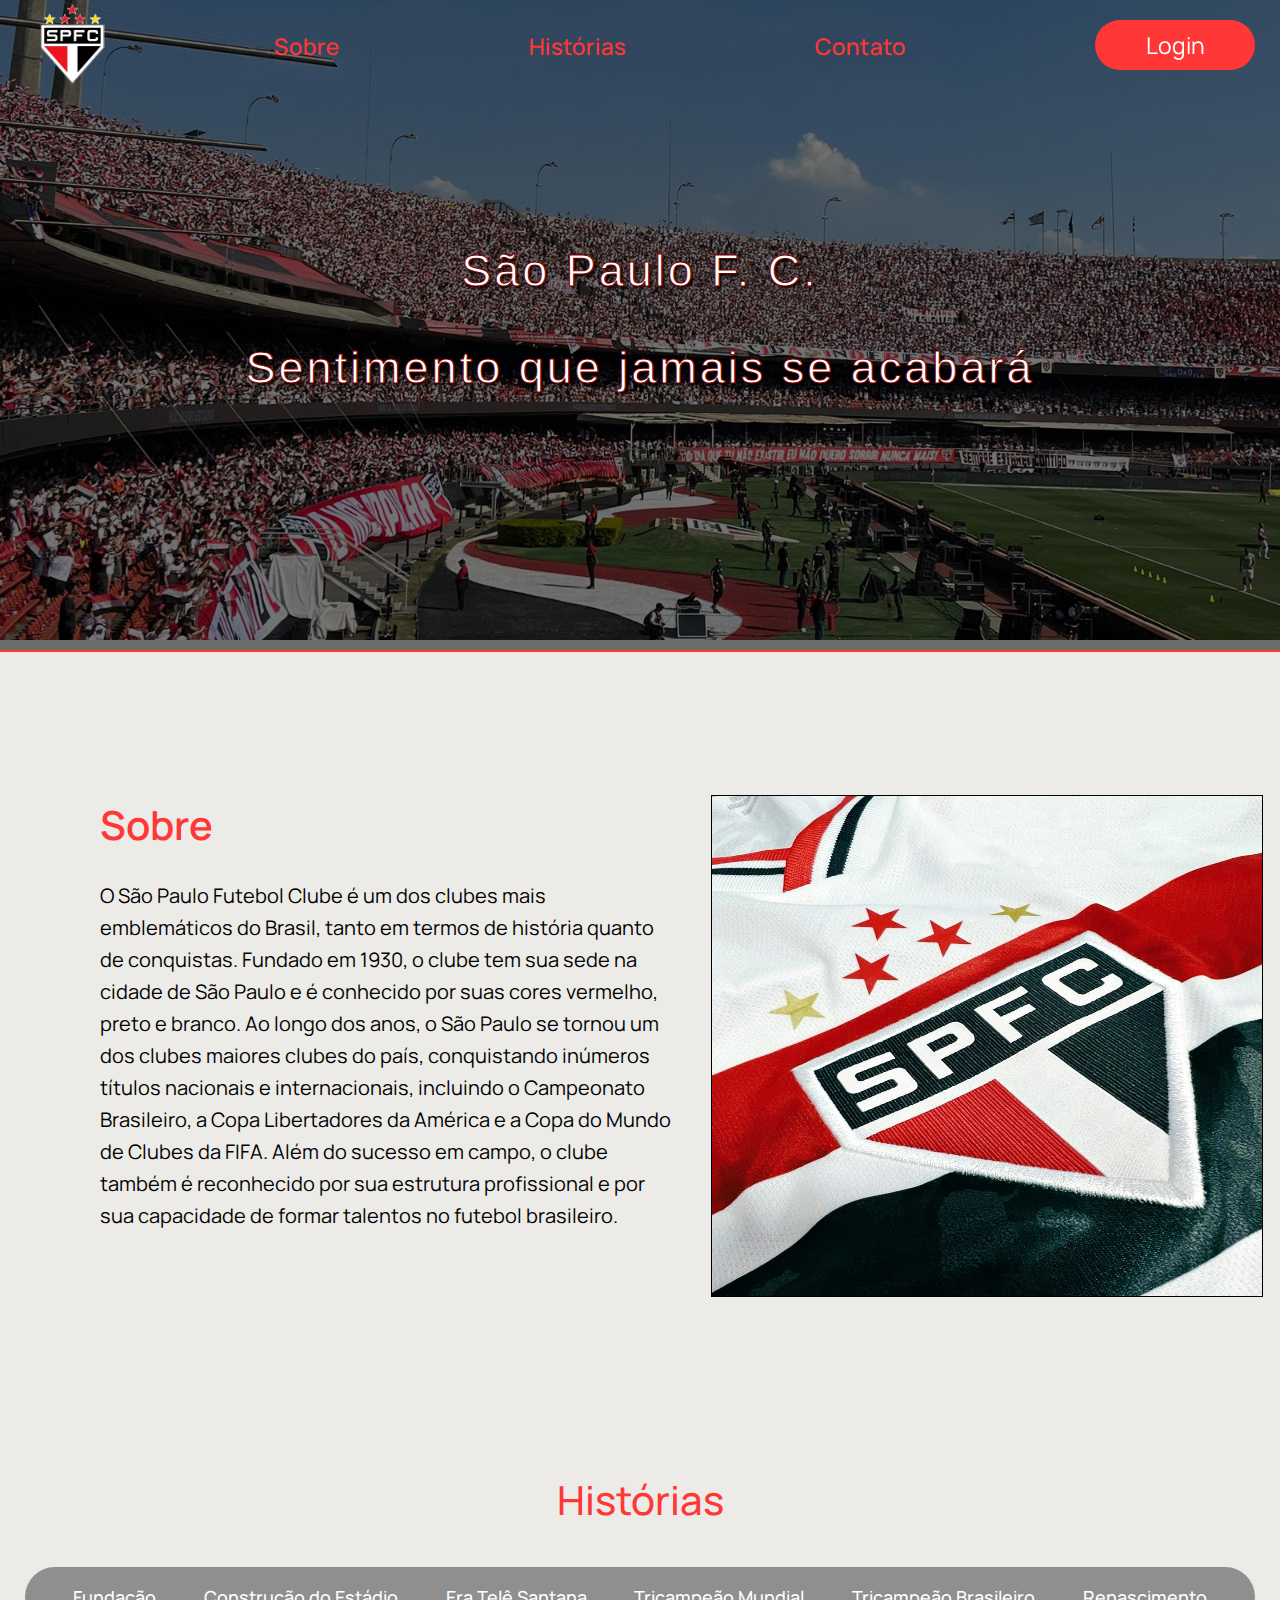
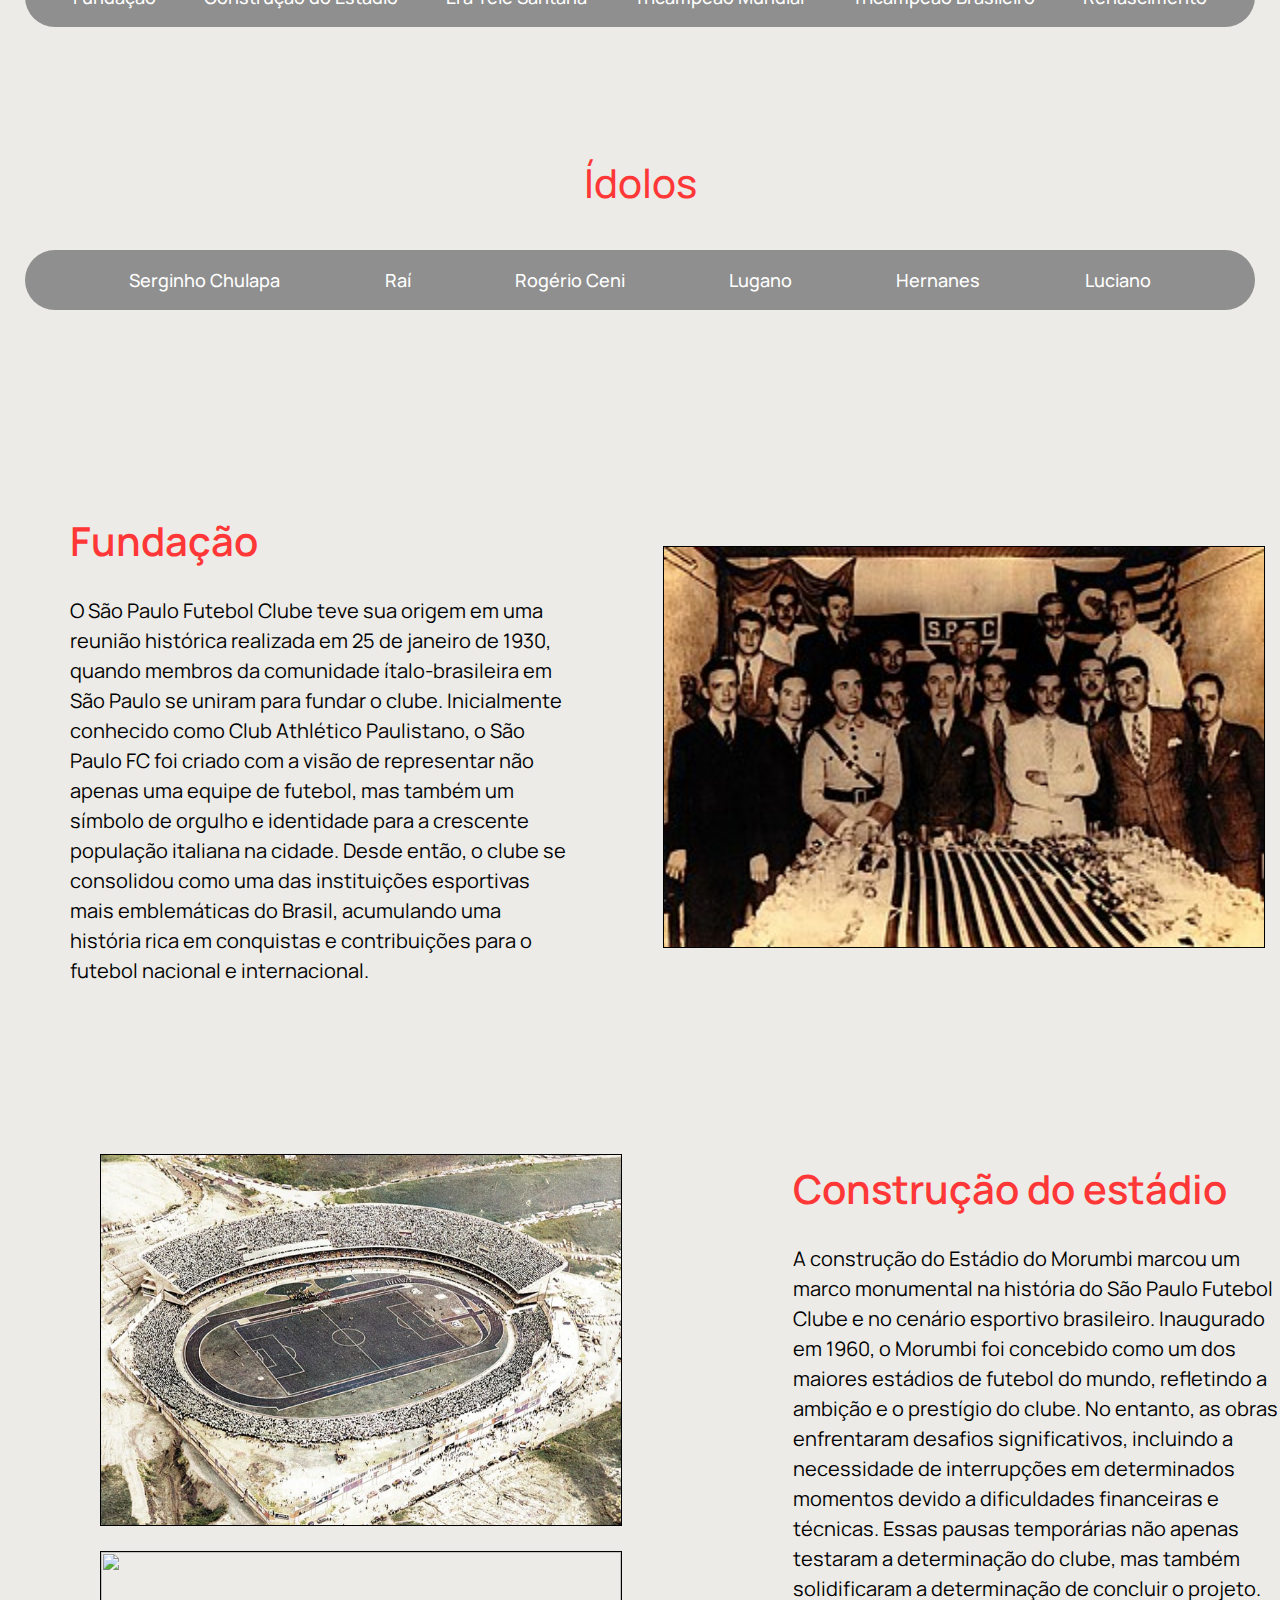
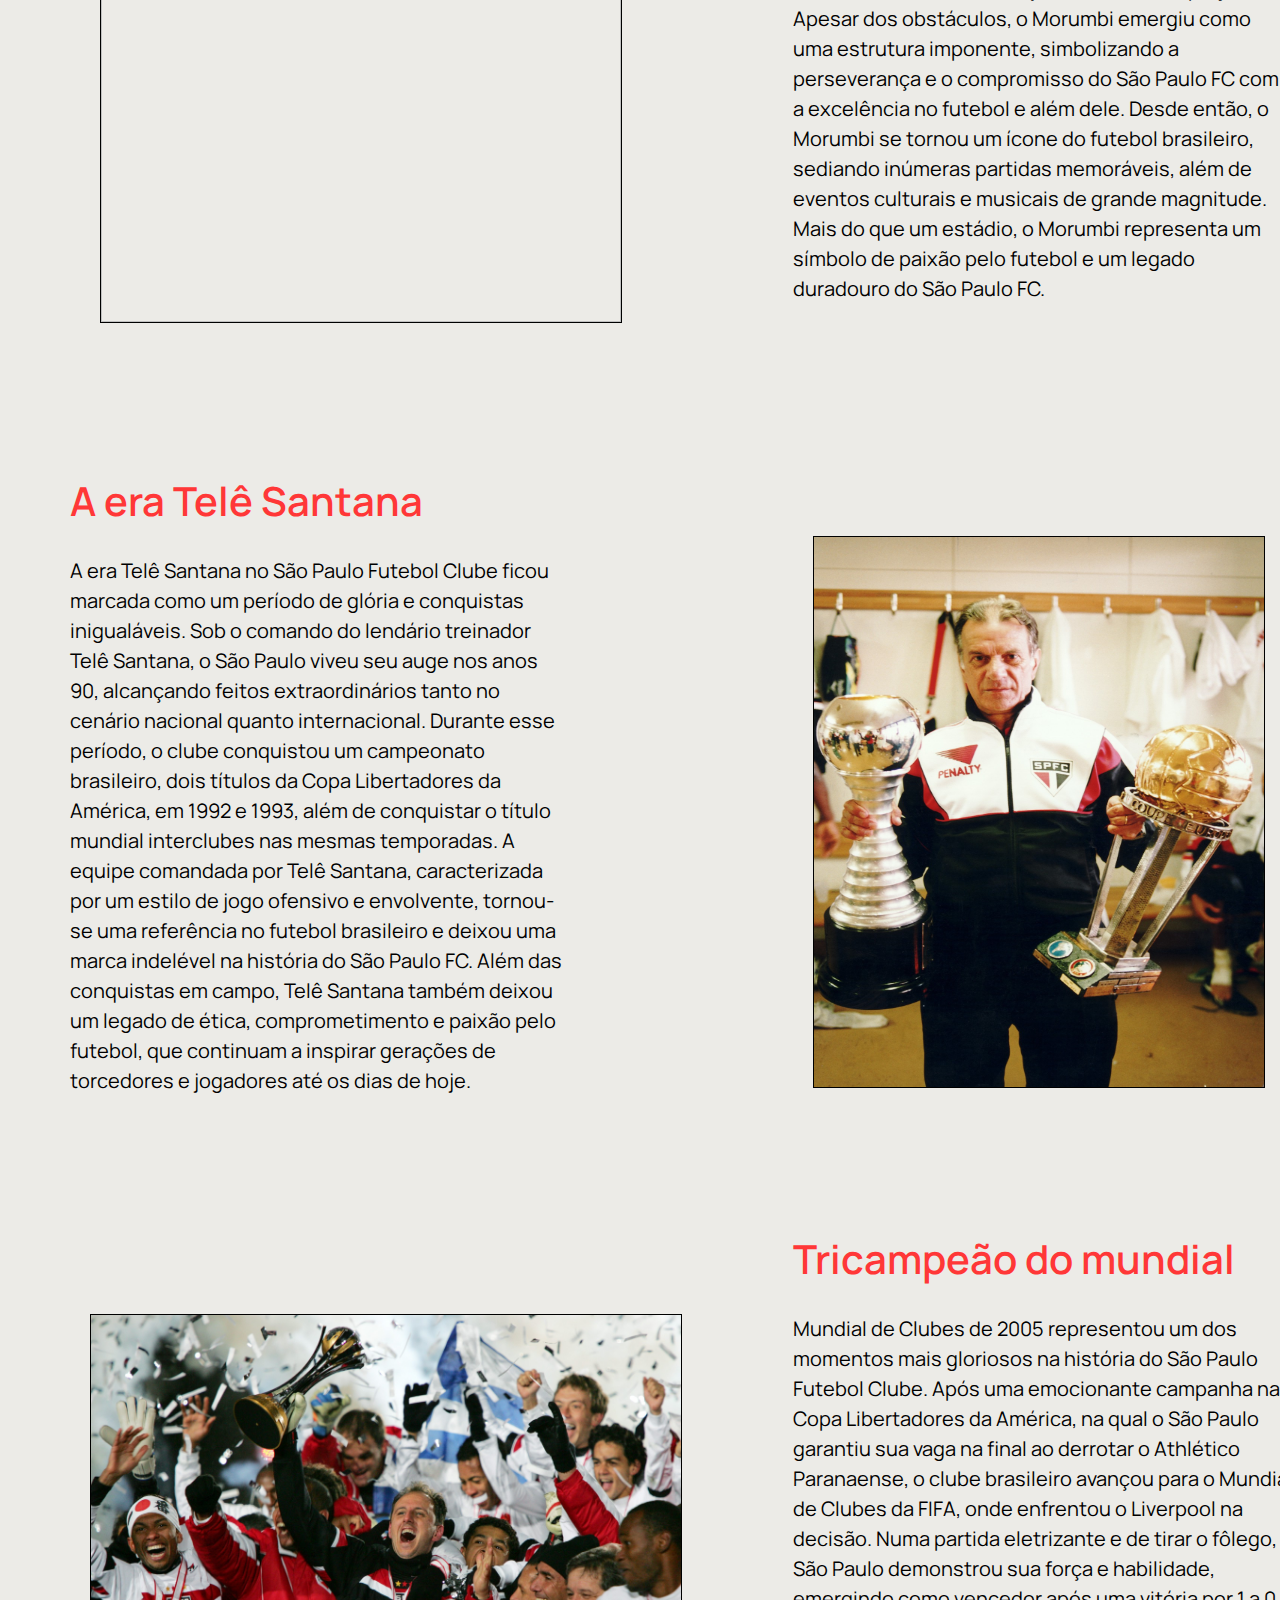
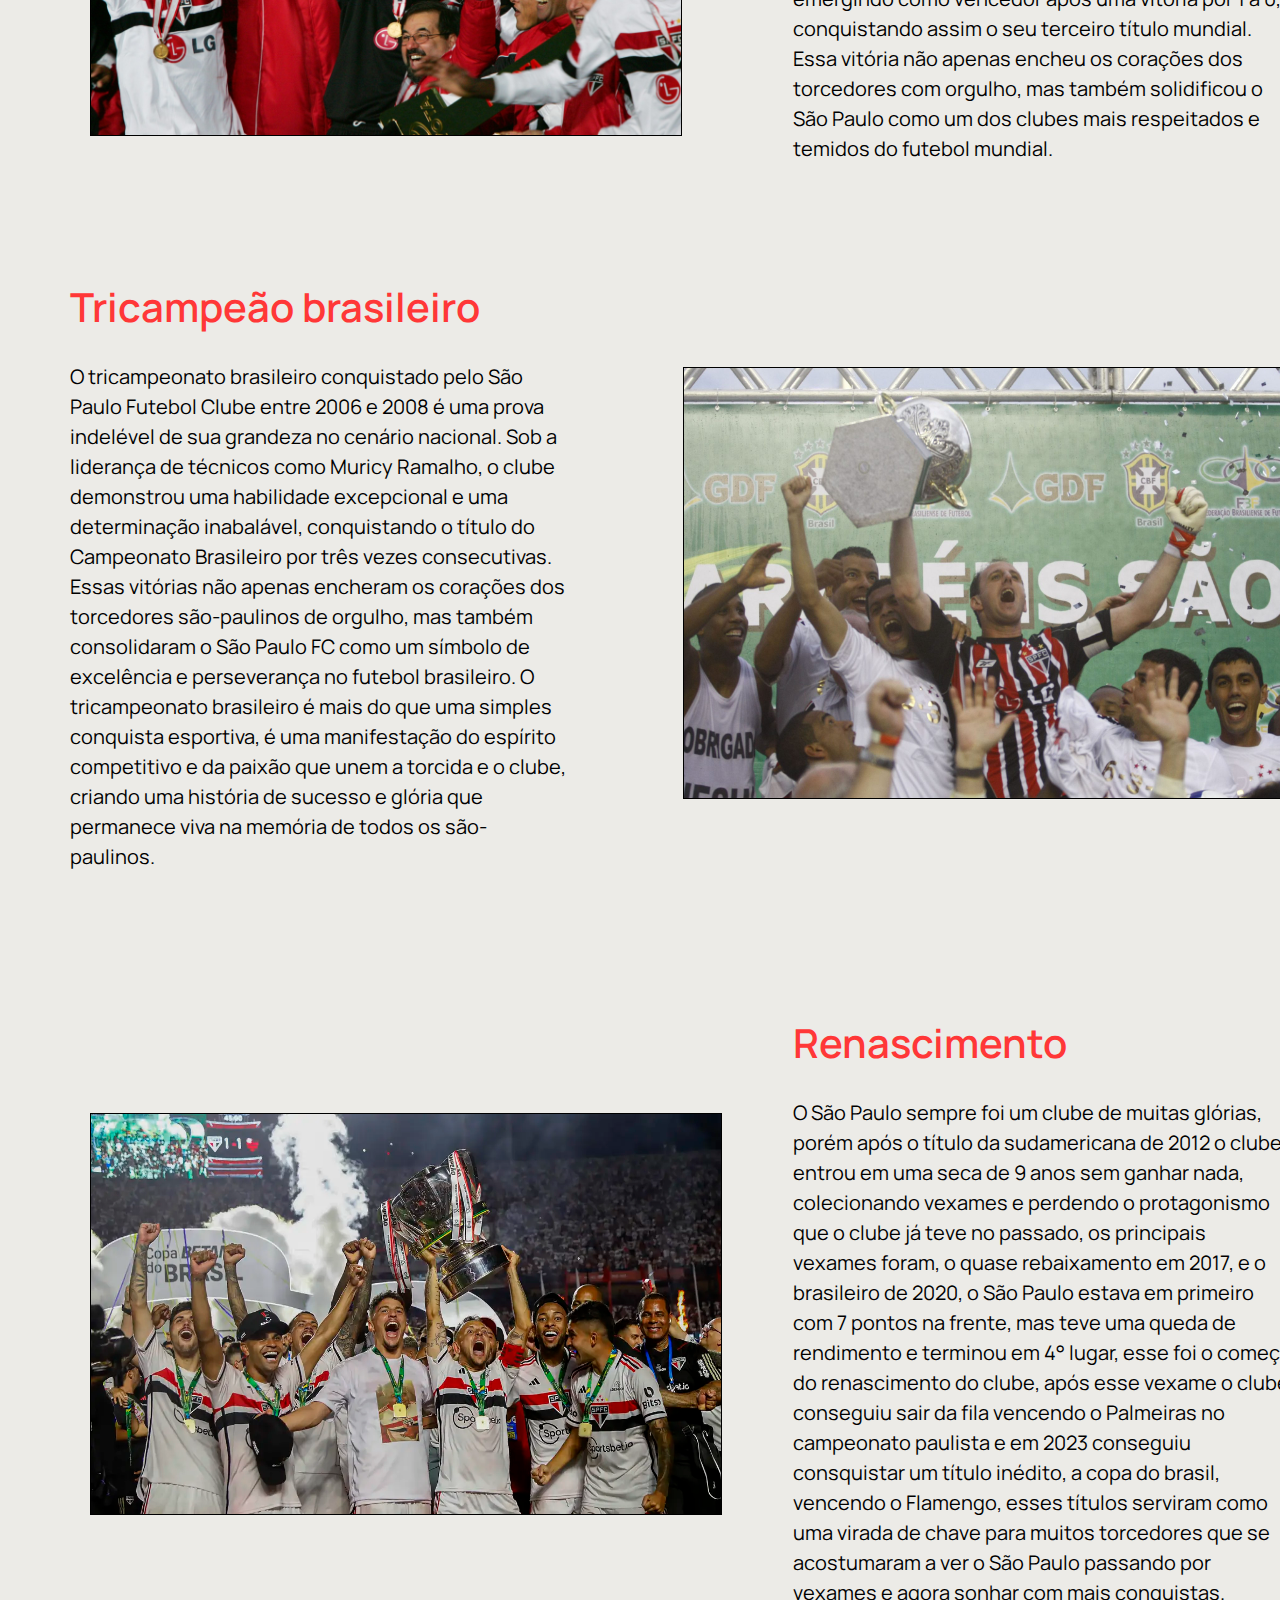
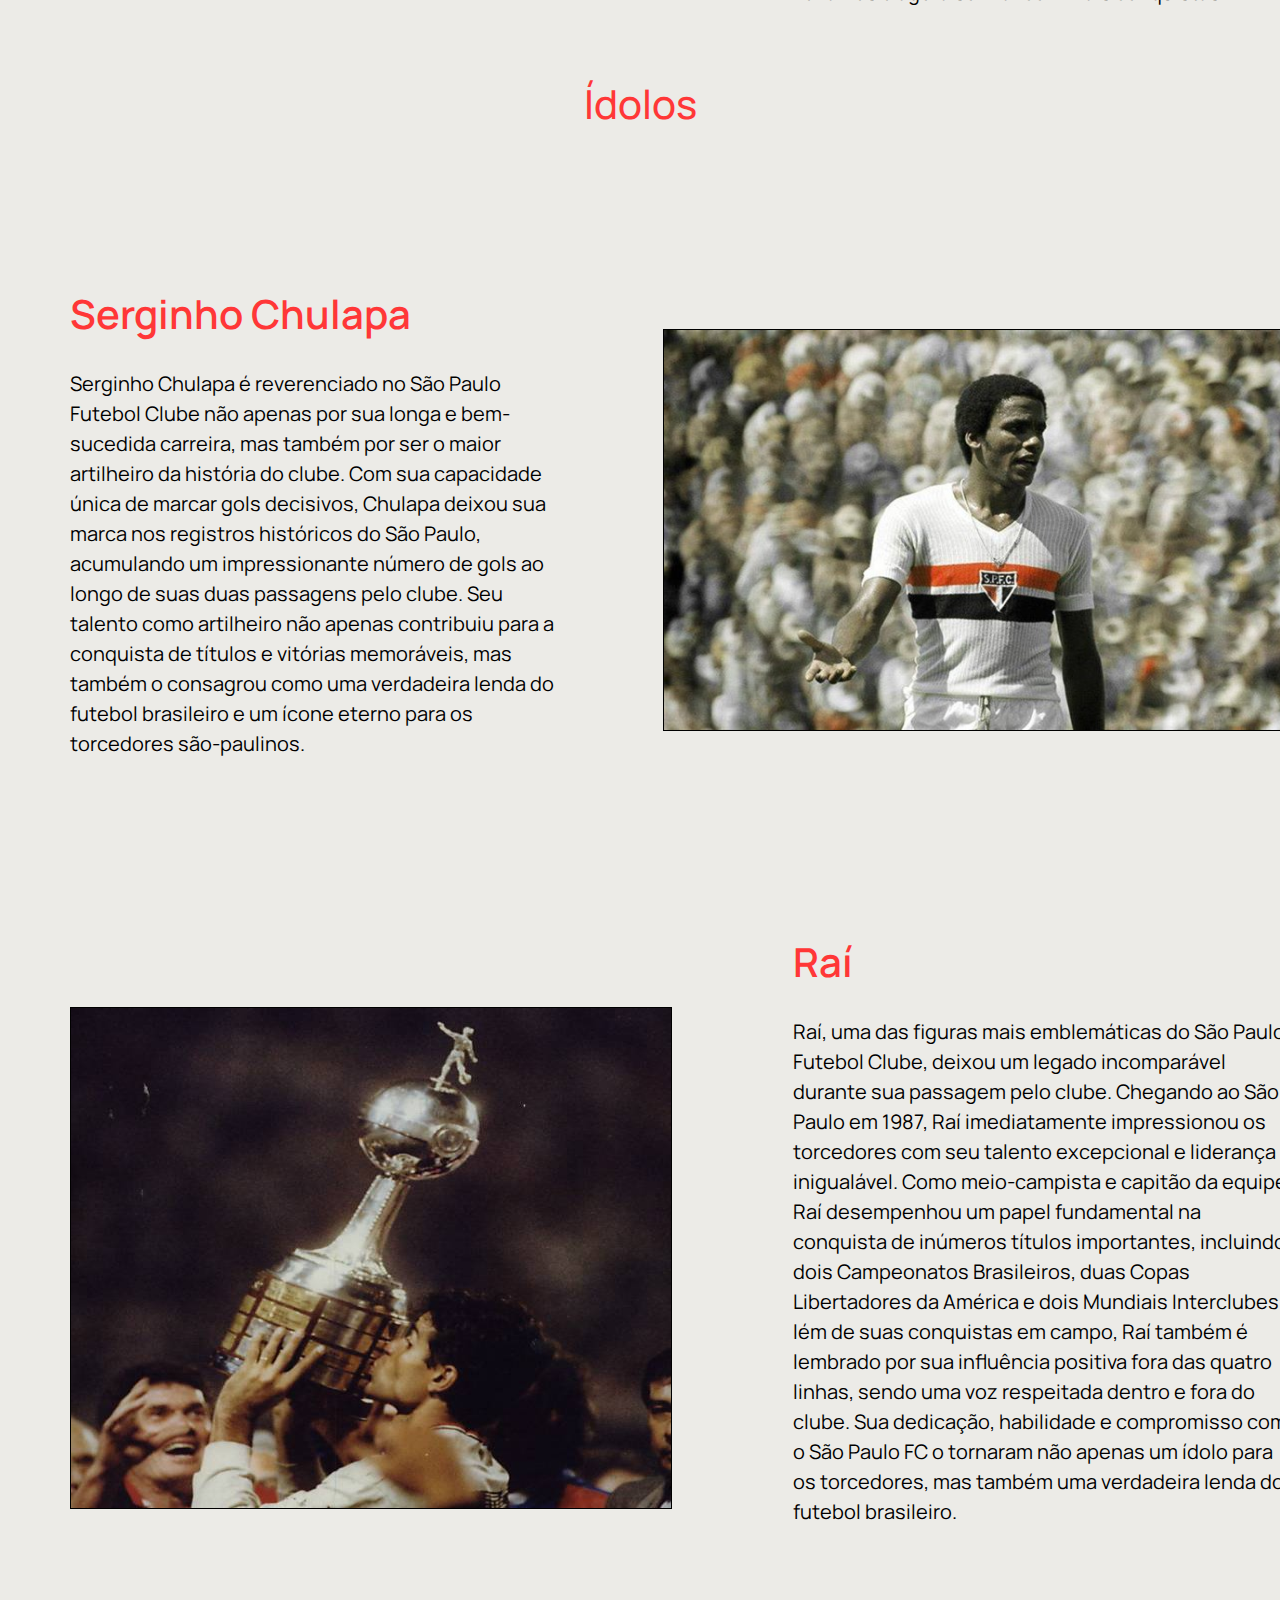
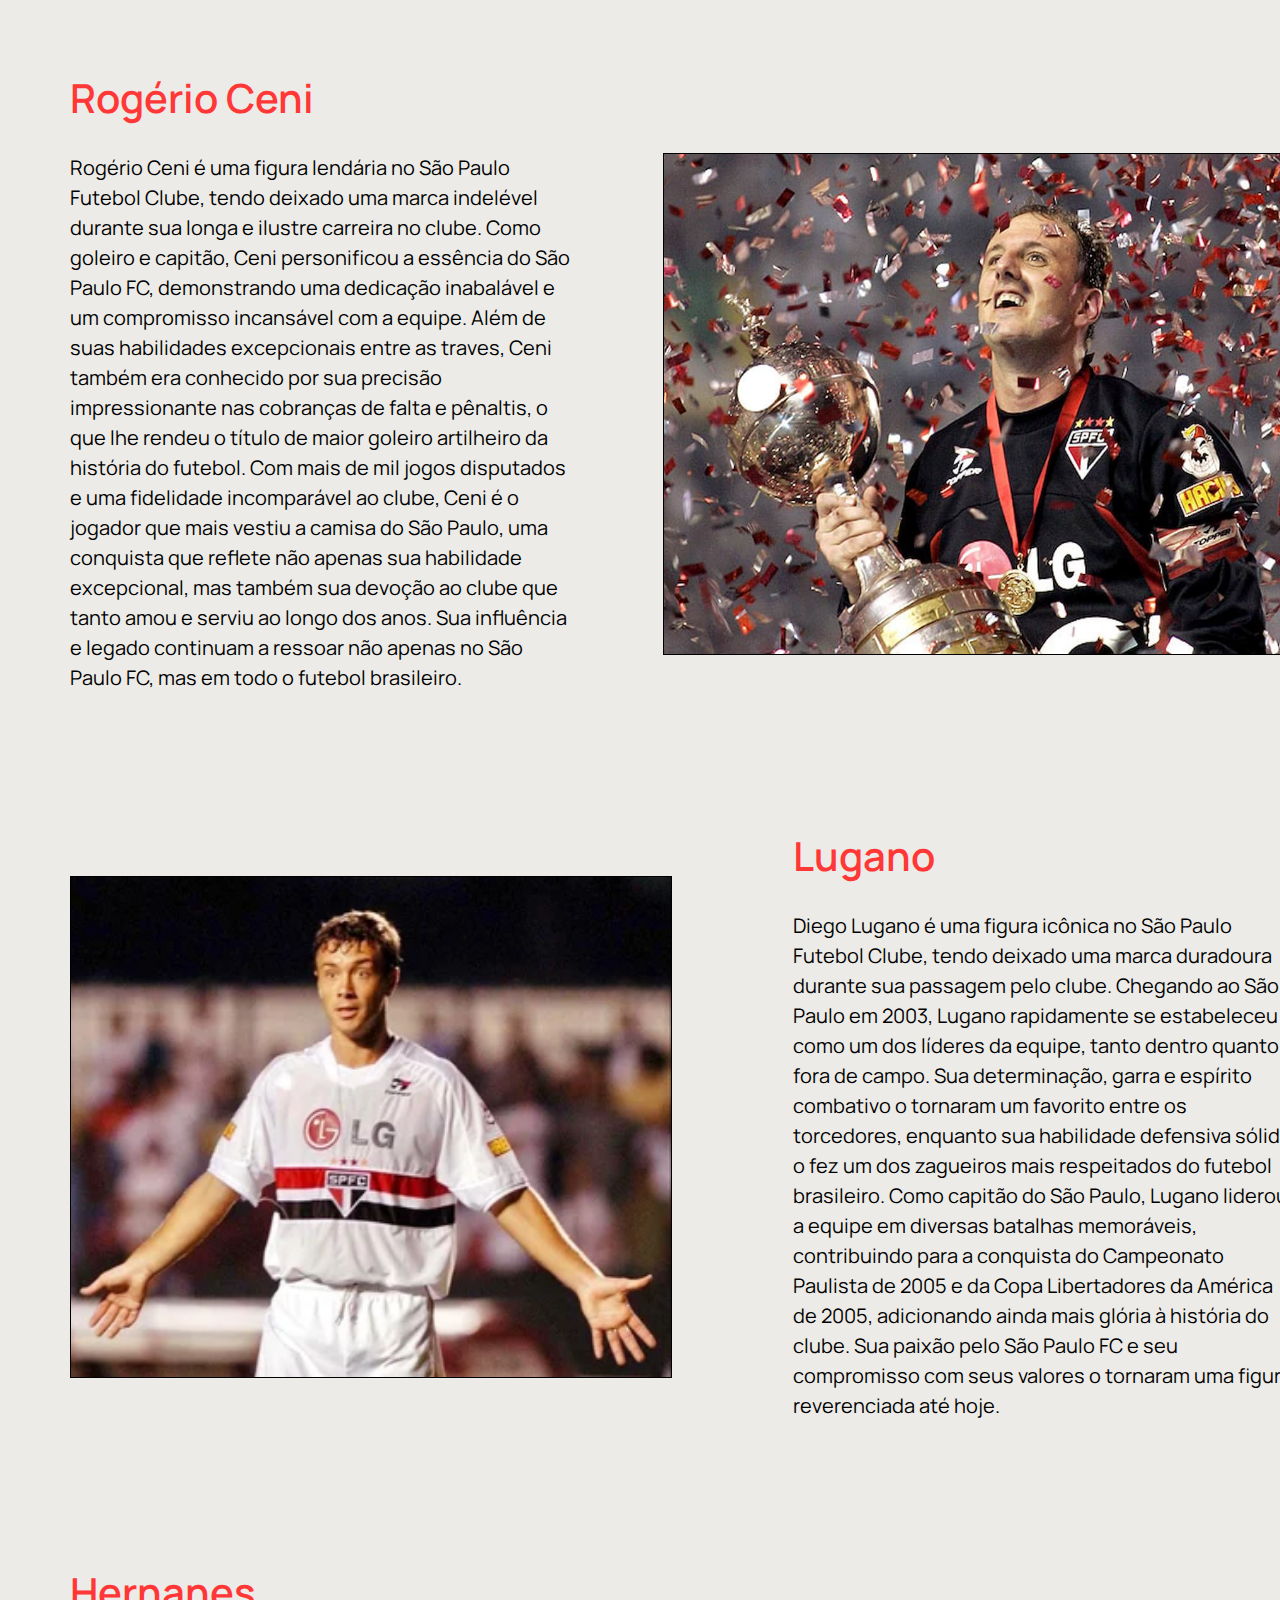
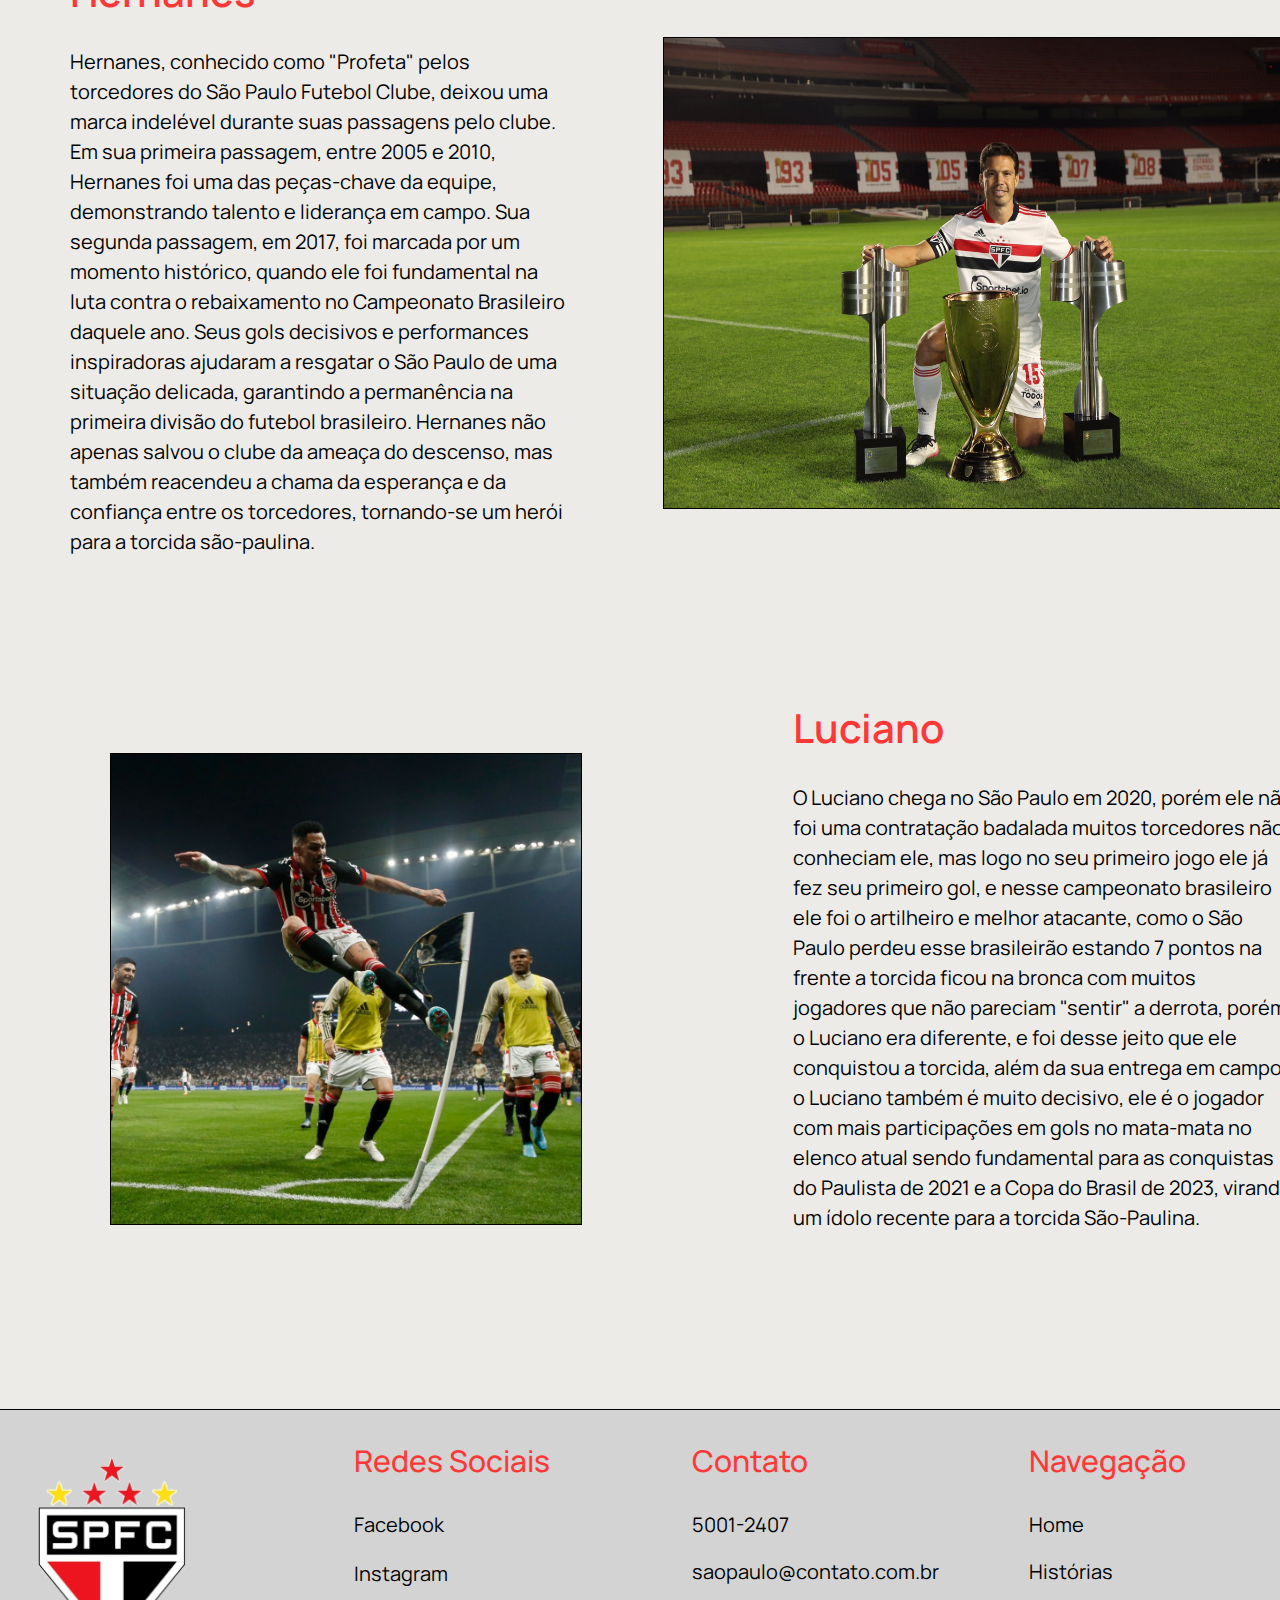
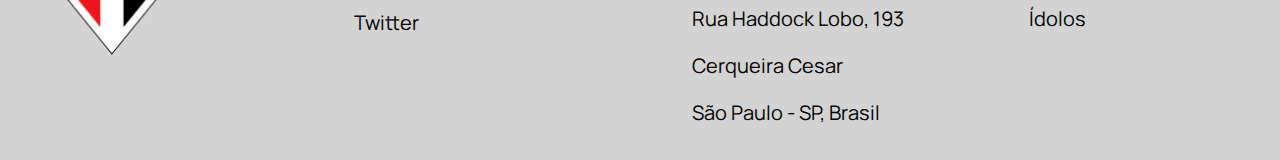
==== Site/Public/index.html @ 80539727 "Validações de cadastro e login" ====
<!DOCTYPE html>
<html lang="en">

<head>
    <meta charset="UTF-8">
    <meta name="viewport" content="width=device-width, initial-scale=1.0">
    <title>São Paulo | Página Inicial</title>
    <link rel="stylesheet" href="./css/style.css">
    <link href="https://fonts.googleapis.com/css2?family=Manrope:wght@200..800&display=swap" rel="stylesheet">
    <link href="https://fonts.cdnfonts.com/css/shine-more" rel="stylesheet">
    <link rel="icon" sizes="56X56" href="./Assets/Imgs/iconSPFC.png">
</head>

<body>
    <div class="banner">
        <div class="bannerTextoContainer">
            <p class="bannerTexto">São Paulo F. C.</p>

            <p class="bannerTexto">Sentimento que jamais se acabará</p>
        </div>
    </div>
    <header>
        <div class="header" id="header">
            <span class="imagemIndex">
                <img src="Assets/Imgs/São_Paulo_Futebol_Clube.png" class="imagemIndex" onclick="scrollToSection(0)">
            </span>
            <div class="navBar">
                <a href="#home" class="linkHome" onclick="scrollToSection(679)">
                    <span class="home" id="home">Sobre</span>
                </a>
                <a href="#historias" class="linkHistorias" onclick="scrollToSection(714)">
                    <span class="historias" id="historias">Histórias</span>
                </a>
                <a href="#footer" class="linkContato" onclick="scrollToSection(10101)">
                    <span class="contato" id="contato">Contato</span>
                </a>
            </div>
            <a href="cadastro.html" class="loginIndex">
                <button class="btnLoginIndex">
                    Login
                </button>
            </a>
        </div>
    </header>
    <br><br><br><br>
    <div class="sobre" id="home">
        <div class="textoInformativo">
            <p class="tituloTexto">Sobre</p>
            <p class="texto">
                O São Paulo Futebol Clube é um dos clubes mais emblemáticos do Brasil,
                tanto em termos de história quanto de conquistas. Fundado em 1930,
                o clube tem sua sede na cidade de São Paulo e é conhecido por suas cores vermelho, preto e branco.
                Ao longo dos anos, o São Paulo se tornou um dos clubes maiores clubes do país,
                conquistando inúmeros títulos nacionais e internacionais, incluindo o Campeonato Brasileiro, a Copa
                Libertadores da América e a Copa do Mundo de Clubes da FIFA.
                Além do sucesso em campo, o clube também é reconhecido por sua estrutura profissional e por sua
                capacidade de formar talentos no futebol brasileiro.
            </p>
        </div>
        <div>
            <img src="Assets/Imgs/sobre.jpg" class="imagemSobre">
        </div>
    </div>
    <br><br><br><br><br><br>
    <div class="containerHistorias" id="historias">
        <p class="tituloNavbar">Histórias</p>
        <div class="navBarHistorias">
            <a href="#fundacao" class="navBarHistoriasTexto" onclick="scrollToSection(1370)">
                <p>Fundação</p>
            </a>
            <a href="#construcaoEstadio" class="navBarHistoriasTexto" onclick="scrollToSection(1982)">
                <p>Construção do Estádio</p>
            </a>
            <a href="#teleSantana" class="navBarHistoriasTexto" onclick="scrollToSection(2933)">
                <p>Era Telê Santana</p>
            </a>
            <a href="#triMundial" class="navBarHistoriasTexto" onclick="scrollToSection(3695)">
                <p>Tricampeão Mundial</p>
            </a>
            <a href="#triBrasileiro" class="navBarHistoriasTexto" onclick="scrollToSection(4342)">
                <p>Tricampeão Brasileiro</p>
            </a>
            <a href="#renascimento" class="navBarHistoriasTexto" onclick="scrollToSection(5066)">
                <p>Renascimento</p>
            </a>
        </div>
        <br><br><br><br>
        <p class="tituloNavbar">Ídolos</p>
        <div class="navBarIdolos"> 
            <a href="#chulapa" class="navBarHistoriasTexto" onclick="scrollToSection(5922)">
                <p>Serginho Chulapa</p>
            </a>
            <a href="#rai" class="navBarHistoriasTexto" onclick="scrollToSection(6570)">
                <p>Raí</p>
            </a>
            <a href="#rogerioCeni" class="navBarHistoriasTexto" onclick="scrollToSection(7304)">
                <p>Rogério Ceni</p>
            </a>
            <a href="#lugano" class="navBarHistoriasTexto" onclick="scrollToSection(8055)">
                <p>Lugano</p>
            </a>
            <a href="#hernanes" class="navBarHistoriasTexto" onclick="scrollToSection(8779)">
                <p>Hernanes</p>
            </a>
            <a href="#luciano" class="navBarHistoriasTexto" onclick="scrollToSection(9541)">
                <p>Luciano</p>
            </a>
        </div>
        <br><br><br><br><br><br><br><br>
        <div class="historiasSP" id="fundacao">
            <div class="textoHistorias">
                <p class="tituloHistorias">Fundação</p>
                <p>
                    O São Paulo Futebol Clube teve sua origem em uma reunião histórica realizada em 25 de janeiro de
                    1930,
                    quando membros da comunidade ítalo-brasileira em São Paulo se uniram para fundar o clube.
                    Inicialmente conhecido como Club Athlético Paulistano,
                    o São Paulo FC foi criado com a visão de representar não apenas uma equipe de futebol,
                    mas também um símbolo de orgulho e identidade para a crescente população italiana na cidade.
                    Desde então, o clube se consolidou como uma das instituições esportivas mais emblemáticas do Brasil,
                    acumulando uma história rica em conquistas e contribuições para o futebol nacional e internacional.
                </p>
            </div>
            <div class="imagemHistorias">
                <img src="Assets/Imgs/fundacao.jpg" class="imagemFundacao">
            </div>
        </div>
        <br><br><br><br>
        <div class="historiasSP" id="construcaoEstadio">
            <div class="imagemHistorias">
                <img src="Assets/Imgs/morumbi.jpg" class="imagemConstrucao">
                <img src="Assets/Imgs/Estádio_do_Morumbi.jpg" class="imagemConstrucao">
            </div>
            <div class="textoHistorias">
                <p class="tituloHistorias">Construção do estádio</p>
                <p>
                    A construção do Estádio do Morumbi marcou um marco monumental na história do São Paulo Futebol Clube
                    e no cenário esportivo brasileiro.
                    Inaugurado em 1960, o Morumbi foi concebido como um dos maiores estádios de futebol do mundo,
                    refletindo a ambição e o prestígio do clube. No entanto, as obras enfrentaram desafios
                    significativos,
                    incluindo a necessidade de interrupções em determinados momentos devido a dificuldades financeiras e
                    técnicas.
                    Essas pausas temporárias não apenas testaram a determinação do clube,
                    mas também solidificaram a determinação de concluir o projeto. Apesar dos obstáculos,
                    o Morumbi emergiu como uma estrutura imponente, simbolizando a perseverança e o compromisso do São
                    Paulo FC com a excelência no futebol e além dele.
                    Desde então, o Morumbi se tornou um ícone do futebol brasileiro, sediando inúmeras partidas
                    memoráveis,
                    além de eventos culturais e musicais de grande magnitude. Mais do que um estádio,
                    o Morumbi representa um símbolo de paixão pelo futebol e um legado duradouro do São Paulo FC.</p>
            </div>
        </div>
        <br><br><br><br><br><br><br><br><br><br><br><br><br><br><br><br>
        <div class="historiasSP" id="teleSantana">
            <div class="textoHistorias">
                <p class="tituloHistorias">A era Telê Santana</p>
                <p>
                    A era Telê Santana no São Paulo Futebol Clube ficou marcada como um período de glória e conquistas
                    inigualáveis.
                    Sob o comando do lendário treinador Telê Santana, o São Paulo viveu seu auge nos anos 90,
                    alcançando feitos extraordinários tanto no cenário nacional quanto internacional. Durante esse
                    período,
                    o clube conquistou um campeonato brasileiro, dois títulos da Copa Libertadores da América, em 1992 e
                    1993,
                    além de conquistar o título mundial interclubes nas mesmas temporadas. A equipe comandada por Telê
                    Santana,
                    caracterizada por um estilo de jogo ofensivo e envolvente, tornou-se uma referência no futebol
                    brasileiro e deixou uma marca indelével na história do São Paulo FC.
                    Além das conquistas em campo, Telê Santana também deixou um legado de ética, comprometimento e
                    paixão pelo futebol,
                    que continuam a inspirar gerações de torcedores e jogadores até os dias de hoje.</p>
            </div>
            <div class="imagemHistorias">
                <img src="Assets/Imgs/teleSantana.jpg" class="imagemTeleSantana">
            </div>
        </div>
        <br><br><br><br><br><br><br><br><br>
        <div class="historiasSP" id="triMundial">
            <div class="imagemHistorias">
                <img src="Assets/Imgs/mundial.jpg" class="imagemMundial">
            </div>
            <div class="textoHistorias">
                <p class="tituloHistorias">Tricampeão do mundial</p>
                <p>
                    Mundial de Clubes de 2005 representou um dos momentos mais gloriosos na história do São Paulo
                    Futebol Clube.
                    Após uma emocionante campanha na Copa Libertadores da América,
                    na qual o São Paulo garantiu sua vaga na final ao derrotar o Athlético Paranaense,
                    o clube brasileiro avançou para o Mundial de Clubes da FIFA, onde enfrentou o Liverpool na decisão.
                    Numa partida eletrizante e de tirar o fôlego, o São Paulo demonstrou sua força e habilidade,
                    emergindo como vencedor após uma vitória por 1 a 0, conquistando assim o seu terceiro título
                    mundial.
                    Essa vitória não apenas encheu os corações dos torcedores com orgulho,
                    mas também solidificou o São Paulo como um dos clubes mais respeitados e temidos do futebol mundial.
                </p>
            </div>
        </div>
        <br><br><br><br>
        <div class="historiasSP" id="triBrasileiro">
            <div class="textoHistorias">
                <p class="tituloHistorias">Tricampeão brasileiro</p>
                <p>
                    O tricampeonato brasileiro conquistado pelo São Paulo Futebol Clube entre 2006 e 2008 é uma prova
                    indelével de sua grandeza no cenário nacional.
                    Sob a liderança de técnicos como Muricy Ramalho, o clube demonstrou uma habilidade excepcional e uma
                    determinação inabalável,
                    conquistando o título do Campeonato Brasileiro por três vezes consecutivas.
                    Essas vitórias não apenas encheram os corações dos torcedores são-paulinos de orgulho,
                    mas também consolidaram o São Paulo FC como um símbolo de excelência e perseverança no futebol
                    brasileiro.
                    O tricampeonato brasileiro é mais do que uma simples conquista esportiva,
                    é uma manifestação do espírito competitivo e da paixão que unem a torcida e o clube,
                    criando uma história de sucesso e glória que permanece viva na memória de todos os são-paulinos.</p>
            </div>
            <div class="imagemHistorias">
                <img src="Assets/Imgs/Tri.jpg" class="imagemTriBR">
            </div>
        </div>
        <br><br><br><br> <br><br><br><br>
        <div class="historiasSP" id="renascimento">
            <div class="imagemHistorias">
                <img src="Assets/Imgs/cdb.webp" class="imagemRenascimento">
            </div>
            <div class="textoHistorias">
                <p class="tituloHistorias">Renascimento</p>
                <p>
                    O São Paulo sempre foi um clube de muitas glórias, porém após o título da sudamericana de 2012
                    o clube entrou em uma seca de 9 anos sem ganhar nada, colecionando vexames e perdendo o protagonismo
                    que o clube
                    já teve no passado, os principais vexames foram, o quase rebaixamento em 2017, e o brasileiro de
                    2020, o São Paulo estava
                    em primeiro com 7 pontos na frente, mas teve uma queda de rendimento e terminou em 4° lugar, esse
                    foi o começo do renascimento
                    do clube, após esse vexame o clube conseguiu sair da fila vencendo o Palmeiras no campeonato
                    paulista e em 2023 conseguiu consquistar um título
                    inédito, a copa do brasil, vencendo o Flamengo, esses títulos serviram como uma virada de chave para
                    muitos torcedores que se acostumaram a ver o São Paulo
                    passando por vexames e agora sonhar com mais conquistas.

                </p>
            </div>
        </div>
        <br><br><br><br>
        <p class="tituloNavbar">Ídolos</p>
        <br><br><br><br>
        <div class="historiasSP" id="chulapa">
            <div class="textoHistorias">
                <p class="tituloHistorias">Serginho Chulapa</p>
                <p>
                    Serginho Chulapa é reverenciado no São Paulo Futebol Clube não apenas por sua longa e bem-sucedida
                    carreira,
                    mas também por ser o maior artilheiro da história do clube. Com sua capacidade única de marcar gols
                    decisivos,
                    Chulapa deixou sua marca nos registros históricos do São Paulo,
                    acumulando um impressionante número de gols ao longo de suas duas passagens pelo clube.
                    Seu talento como artilheiro não apenas contribuiu para a conquista de títulos e vitórias memoráveis,
                    mas também o consagrou como uma verdadeira lenda do futebol brasileiro e um ícone eterno para os
                    torcedores são-paulinos.</p>
            </div>
            <div class="imagemHistorias">
                <img src="Assets/Imgs/chulapa.jpg" class="imagemChulapa">
            </div>
        </div>
        <br><br><br><br>
        <div class="historiasSP" id="rai">
            <div class="imagemHistorias">
                <img src="Assets/Imgs/rai.jpeg" class="imagemRai">
            </div>
            <div class="textoHistorias">
                <p class="tituloHistorias">Raí</p>
                <p>
                    Raí, uma das figuras mais emblemáticas do São Paulo Futebol Clube,
                    deixou um legado incomparável durante sua passagem pelo clube. Chegando ao São Paulo em 1987,
                    Raí imediatamente impressionou os torcedores com seu talento excepcional e liderança inigualável.
                    Como meio-campista e capitão da equipe, Raí desempenhou um papel fundamental na conquista de
                    inúmeros títulos importantes,
                    incluindo dois Campeonatos Brasileiros, duas Copas Libertadores da América e dois Mundiais
                    Interclubes.
                    lém de suas conquistas em campo, Raí também é lembrado por sua influência positiva fora das quatro
                    linhas,
                    sendo uma voz respeitada dentro e fora do clube. Sua dedicação,
                    habilidade e compromisso com o São Paulo FC o tornaram não apenas um ídolo para os torcedores,
                    mas também uma verdadeira lenda do futebol brasileiro.</p>
            </div>
        </div>
        <br><br><br><br><br><br><br><br>
        <div class="historiasSP" id="rogerioCeni">
            <div class="textoHistorias">
                <p class="tituloHistorias">Rogério Ceni</p>
                <p>
                    Rogério Ceni é uma figura lendária no São Paulo Futebol Clube,
                    tendo deixado uma marca indelével durante sua longa e ilustre carreira no clube.
                    Como goleiro e capitão, Ceni personificou a essência do São Paulo FC,
                    demonstrando uma dedicação inabalável e um compromisso incansável com a equipe.
                    Além de suas habilidades excepcionais entre as traves,
                    Ceni também era conhecido por sua precisão impressionante nas cobranças de falta e pênaltis,
                    o que lhe rendeu o título de maior goleiro artilheiro da história do futebol.
                    Com mais de mil jogos disputados e uma fidelidade incomparável ao clube,
                    Ceni é o jogador que mais vestiu a camisa do São Paulo,
                    uma conquista que reflete não apenas sua habilidade excepcional,
                    mas também sua devoção ao clube que tanto amou e serviu ao longo dos anos.
                    Sua influência e legado continuam a ressoar não apenas no São Paulo FC, mas em todo o futebol
                    brasileiro.</p>
            </div>
            <div class="imagemHistorias">
                <img src="Assets/Imgs/rogerio-ceni-sao-paulo.jpg.jpg" class="imagemCeni">
            </div>
        </div>
        <br><br><br><br><br><br><br><br><br>
        <div class="historiasSP" id="lugano">
            <div class="imagemHistorias">
                <img src="Assets/Imgs/lugano.webp" class="imagemLugano">
            </div>
            <div class="textoHistorias">
                <p class="tituloHistorias">Lugano</p>
                <p>
                    Diego Lugano é uma figura icônica no São Paulo Futebol Clube,
                    tendo deixado uma marca duradoura durante sua passagem pelo clube.
                    Chegando ao São Paulo em 2003, Lugano rapidamente se estabeleceu como um dos líderes da equipe,
                    tanto dentro quanto fora de campo. Sua determinação, garra e espírito combativo o
                    tornaram um favorito entre os torcedores, enquanto sua habilidade defensiva sólida o fez um
                    dos zagueiros mais respeitados do futebol brasileiro. Como capitão do São Paulo, Lugano
                    liderou a equipe em diversas batalhas memoráveis, contribuindo para a conquista do
                    Campeonato Paulista de 2005 e da Copa Libertadores da América de 2005, adicionando ainda mais
                    glória à história do clube. Sua paixão pelo São Paulo FC e seu compromisso com seus valores o
                    tornaram uma figura reverenciada até hoje.</p>
            </div>
        </div>
        <br><br><br><br><br><br><br><br>
        <div class="historiasSP" id="hernanes">
            <div class="textoHistorias">
                <p class="tituloHistorias">Hernanes</p>
                <p>
                    Hernanes, conhecido como "Profeta" pelos torcedores do São Paulo Futebol Clube,
                    deixou uma marca indelével durante suas passagens pelo clube. Em sua primeira passagem,
                    entre 2005 e 2010, Hernanes foi uma das peças-chave da equipe, demonstrando talento e liderança em
                    campo.
                    Sua segunda passagem, em 2017, foi marcada por um momento histórico, quando ele foi fundamental na
                    luta contra o rebaixamento no Campeonato Brasileiro daquele ano. Seus gols decisivos e performances
                    inspiradoras ajudaram a resgatar o São Paulo de uma situação delicada, garantindo a permanência na
                    primeira
                    divisão do futebol brasileiro. Hernanes não apenas salvou o clube da ameaça do descenso, mas também
                    reacendeu a chama da esperança e da confiança entre os torcedores, tornando-se um herói para a
                    torcida
                    são-paulina.</p>
            </div>
            <div class="imagemHistorias">
                <img src="Assets/Imgs/profeta.jpg" class="imagemHernanes">
            </div>
        </div>
        <br><br><br><br><br><br><br><br>
        <div class="historiasSP" id="luciano">
            <div class="imagemHistorias">
                <img src="Assets/Imgs/luciano.jpg" class="imagemLuciano">
            </div>
            <div class="textoHistorias">
                <p class="tituloHistorias">Luciano</p>
                <p>
                    O Luciano chega no São Paulo em 2020, porém ele não foi uma contratação badalada
                    muitos torcedores não conheciam ele, mas logo no seu primeiro jogo ele já fez seu primeiro gol,
                    e nesse campeonato brasileiro ele foi o artilheiro e melhor atacante, como o São Paulo perdeu esse
                    brasileirão
                    estando 7 pontos na frente a torcida ficou na bronca com muitos jogadores que não pareciam "sentir"
                    a derrota,
                    porém o Luciano era diferente, e foi desse jeito que ele conquistou a torcida, além da sua entrega
                    em campo
                    o Luciano também é muito decisivo, ele é o jogador com mais participações em gols no mata-mata no
                    elenco atual
                    sendo fundamental para as conquistas do Paulista de 2021 e a Copa do Brasil de 2023, virando um
                    ídolo recente para
                    a torcida São-Paulina.
                </p>
            </div>
        </div>
        <br><br><br><br><br><br><br><br>
        <div class="footer" id="footer">
            <div class="fotoFooter">
                <img src="Assets/Imgs/São_Paulo_Futebol_Clube.png" class="fotoFooter">
            </div>
            <div class="redesSociais">
                <p class="tituloFooter">Redes Sociais</p>
                <a href="https://www.facebook.com/saopaulofc/" class="nomeFooterLink">
                    Facebook
                </a>
                <br><br>
                <a href="https://www.instagram.com/saopaulofc/" class="nomeFooterLink">
                    Instagram
                </a>
                <br><br>
                <a href="https://twitter.com/SaoPauloFC?ref_src=twsrc%5Egoogle%7Ctwcamp%5Eserp%7Ctwgr%5Eauthor"
                    class="nomeFooterLink">
                    Twitter
                </a>
            </div>
            <div class="contatoFooter">
                <p class="tituloFooter">Contato</p>
                <p class="nomeFooter">5001-2407</p>
                <p class="nomeFooter">saopaulo@contato.com.br</p>
                <p class="nomeFooter">Rua Haddock Lobo, 193</p>
                <p class="nomeFooter">Cerqueira Cesar</p>
                <p class="nomeFooter">São Paulo - SP, Brasil</p>
            </div>
            <div class="navegacao">
                <p class="tituloFooter">Navegação</p>
                <a href="#home" class="nomeFooterLink" onclick="scrollToSection(0)">
                    <p class="nomeFooterLink" class="nomeFooter">Home</p>
                </a>
                <a href="#historias" class="nomeFooterLink" onclick="scrollToSection(712)">
                    <p class="nomeFooterLink">Histórias</p>
                </a>
                <a href="#historias" class="nomeFooterLink" onclick="scrollToSection(712)">
                    <p class="nomeFooterLink">Ídolos</p>
                </a>
            </div>
        </div>
    </div>
</body>

</html>

<script>
    window.addEventListener("scroll", function(){
        let header = document.querySelector('#header')
        header.classList.toggle('rolagem', window.scrolly > 550)
    })

    function scrollToSection(to) {
        window.scrollTo(0, to)
    }

    let header = document.getElementById('header')
    let limite = 610
    let corOriginal = true

    window.addEventListener('scroll', function() {
    if (window.scrollY > limite && corOriginal) {
    header.classList.add('headerColor')
    corOriginal = false
    } else if (window.scrollY <= limite && !corOriginal) {
    header.classList.remove('headerColor')
    corOriginal = true
    }
});
</script>
---- Site/Public/css/style.css ----
/* GERAL */

body{
    background-color: #ECEBE7;
    font-family: 'Manrope';
    margin: 0;
}

html {
    scroll-behavior: smooth;
}

/* HEADER */

header{
    position: fixed;
    top: 0;
    right: 0;
    left: 0;
}

.header{
    margin: 0;
    padding: 0;
    width: 100%;
    height: 90px;
    display: flex;
    background-color: transparent;
    transition: background-color 0.3s ease;
}

.headerColor{
    margin: 0;
    padding: 0;
    width: 100%;
    height: 90px;
    display: flex;
    background-color: #ECEBE7;
    color: #000;
    border-bottom:solid #FF3737 0.2px;
    transition: background-color 0.3s ease;
}

.navBar{
    width: 1200px;
    display: flex;
    justify-content: space-evenly;
    margin-top: 30px;
    font-size: 23px;
    font-weight: 570;
}

.imagemIndex{
    width: 65px;
    height: 80px;
    margin-left: 20px;
    margin-top: 2px;
}

.imagemIndex:hover{
    cursor: pointer;
}

.home{
    height: 20px;
    color: #FF3737;
}

.linkHome{
    text-decoration: none;
}

.home:hover{
    text-decoration: underline;
    text-decoration-thickness: 0.1em;
    cursor: pointer;
    transition: all 0.4s;
    color: #000;
}

.historias{
    height: 20px;
    color: #FF3737;
}

.linkHistorias{
    text-decoration: none;
}

.historias:hover{
    text-decoration: underline;
    text-decoration-thickness: 0.1em;
    cursor: pointer;
    transition: all 0.4s;
    color: #000;
}

.contato{
    height: 20px;
    color: #FF3737;
}

.linkContato{
    text-decoration: none;
}

.contato:hover{
    text-decoration: underline;
    text-decoration-thickness: 0.1em;
    cursor: pointer;
    transition: all 0.4s;
    color: #000;
}

.btnLoginIndex{
    width: 160px;
    height: 50px;
    margin-right: 25px;
    margin-top: 20px;
    background-color: #FF3737;
    border-color: #00000000;
    border-radius: 30px;
    font-size: 23px;
    font-family: 'Manrope';
    color: #FFF;
}

.btnLoginIndex:hover{
    background-color: #7E0101;
    transition: all 0.4s;
    cursor: pointer;
}

.loginIndex{
    text-decoration: none;
    color: #FFF;
}

/* HOME */

.banner{
    width: 100%;
    height: 650px;
    background-image: url(../Assets/Imgs/morumbiCDB.jpeg);
    background-position-y: -320px;
    background-size: cover;
    background-repeat: no-repeat;
    background-color: #0000008a;
    background-blend-mode: multiply;
    display: flex;
    align-items: center;
    justify-content: center;
    border-bottom: solid 2px #FF3737;
    margin-top: 0;
}

.bannerTextoContainer{
    width: 100%;
    height: 100px;
    text-align: center;
    margin-bottom: 150px;
}

.bannerTexto{
    font-size: 45px;
    font-weight: 350;
    color: #FFF;
    text-shadow: 2px 2px 3px #000;
    font-family: 'Shine More', sans-serif;
    letter-spacing: 3px;           
    -webkit-text-stroke: 1px #7E0101;
}

.sobre{
    width: 1223px;
    height: 560px;
    margin-left: 70px;
    display: flex;
    justify-content: space-between;
    line-height: 30px;
}

.textoInformativo{
    width: 600px;
    height: 550px;
    margin: 30px;
}

.tituloTexto{
    font-size: 40px;
    font-weight: 600;
    color: #FF3737;
}

.texto{
    font-size: 20px;
    color: #000;
    line-height: 32px;
}

.imagemSobre{
    width: 550px;
    height: 500px;
    margin-right: 30px;
    margin-top: 55px;
    border: solid #000 1px;
}

/* LOGIN */

.bodyLogin{
    background-color: #383838;
    background-image: url(../Assets/Imgs/Estádio_do_Morumbi.jpg);
    background-repeat: no-repeat;
    background-size: cover;
    background-position: center;
    font-family: 'Manrope';
    margin: 0;
    display: flex;
    justify-content: center;
    align-items: center;
    height: 100vh;
}


.containerLogin{
    width: 400px;
    height: 425px;
    background-color: #8F8F8F;
    border-radius: 20px;
    border: solid #FFF 2px;
}

.btnLogin{
    width: 130px;
    height: 40px;
    border-radius: 20px;
    border: solid #FFF 2px;
    background-color: #383838;
    font-family: 'Manrope';
    font-weight: 500;
    font-size: 17px;
    color: #FFF;
    margin-left: 135px;
}

.btnLogin:hover{
    background-color:#838383;
    color:#000;
    transition: all 0.5s;
    cursor: pointer;
    border-color: #000;
}

.inputLoginNome{
    width: 250px;
    height: 30px;
    border-radius: 18px;
    border: solid #FFF 2px;
    background-color: #383838;
    font-family: 'Manrope';
    font-weight: 500;
    color: #FFF;
    padding: 4px;
    text-align: center;
    margin-left: 65px;
}

.inputLoginEmail{
    width: 250px;
    height: 30px;
    border-radius: 18px;
    border: solid #FFF 2px;
    background-color: #383838;
    font-family: 'Manrope';
    font-weight: 500;
    color: #FFF;
    padding: 4px;
    text-align: center;
    margin-left: 65px;
}

.inputLoginSenha{
    width: 250px;
    height: 30px;
    border-radius: 18px;
    border: solid #FFF 2px;
    background-color: #383838;
    font-family: 'Manrope';
    font-weight: 500;
    color: #FFF;
    padding: 4px;
    text-align: center;
    margin-left: 65px;
}

.inputLoginConfirmarSenha{
    width: 250px;
    height: 30px;
    border-radius: 18px;
    border: solid #FFF 2px;
    background-color: #383838;
    font-family: 'Manrope';
    font-weight: 500;
    color: #FFF;
    padding: 4px;
    text-align: center;
    margin-left: 65px;
}

.inputErro{
    width: 250px;
    height: 30px;
    border-radius: 18px;
    border: solid #7E0101 2px;
    background-color: #ff3737ce;
    font-family: 'Manrope';
    font-weight: 500;
    color: #000000;
    padding: 4px;
    text-align: center;
    margin-left: 65px;
}

.inputLogin:hover{
    box-shadow: 0px 3px 3px 0px #000;
}

.tituloLogin{
    font-size: 30px;
    font-weight: 700;
    text-align: center;
}

.subtituloLoginNome{
    font-size: 23px;
    font-weight: 300;
    margin-left: 67px
}

.subtituloLoginEmail{
    font-size: 23px;
    font-weight: 300;
    margin-left: 67px
}

.subtituloLoginSenha{
    font-size: 23px;
    font-weight: 300;
    margin-left: 67px
}

.subtituloLoginConfirmarSenha{
    font-size: 23px;
    font-weight: 300;
    margin-left: 67px
}

.subtituloLoginErro{
    font-size: 23px;
    font-weight: 300;
    margin-left: 67px;
    color: #000;
}

.textoLimpo{
    text-decoration: none;
    color: #FFF;
}

.textoLimpo:hover{
    color: #000;
}

/* CADASTRO */

.containerCadastro{
    width: 800px;
    height: 530px;
    background-color: #8F8F8F;
    border-radius: 20px;
    border: solid white 2px;
}

.subtituloCadastro{
    display: flex;
    flex-direction: row;
}

.nomeEmailCadastro{
    display: flex;
    justify-content: space-around;
    width: 730px;
}

.senhaCadastro{
    display: flex;
    justify-content: space-around;
    width: 730px;
}

.btnCadastro{
    width: 130px;
    height: 40px;
    border-radius: 20px;
    border: solid #FFF 2px;
    background-color:#383838;
    font-family: 'Manrope';
    font-weight: 500;
    font-size: 17px;
    color: #FFF;
    margin-left: 335px;
}

.btnCadastro:hover{
    background-color: #838383;
    color: #000;
    transition: all 0.5s;
    cursor: pointer;
    font-weight: 520;
    border-color: #000;
}

.jaTemConta{
    text-align: center;
    font-size: 17px;
}

.cliqueAqui{
    color: #000;
    text-decoration: none;
    font-weight: 550;
}

.cliqueAqui:hover{
    text-decoration: underline;
    transition: all 0.4s;
    font-size: 18px;
}

.subtituloNome{
    margin-left: 23px;
}

.subtituloEmail{
    margin-left: 235px;
}

.subtituloSenha{
    margin-left: 23px;
}

.subtituloConfirmar{
    margin-left: 235px;
}

/* HISTORIAS */

.containerHistorias{
    width: auto;
    height: 500px;
}

.navBarHistorias{
    display: flex;
    justify-content: space-evenly;
    align-items: center;
    color: #FFF;
    font-size: 18px;
    font-weight: 400;
    background-color: #8F8F8F;
    margin-left: 25px;
    margin-right: 25px;
    border-radius: 30px;
    text-decoration: none;
}

.navBarIdolos{
    display: flex;
    justify-content: space-evenly;
    align-items: center;
    color:#FFF;
    font-size: 18px;
    font-weight: 400;
    background-color: #8F8F8F;
    margin-left: 25px;
    margin-right: 25px;
    border-radius: 30px;
    text-decoration: none;
}

.navBarHistoriasTexto{
    text-decoration: none;
    color:#FFF;
    font-weight: 500;
}

.navBarHistoriasTexto:hover{
    text-decoration: underline;
    transition: all 0.6s;
    text-decoration-thickness: 0.1em;
}

.tituloNavbar{
    color:#FF3737;
    font-size: 40px;
    font-weight: 500;
    text-align: center;
}

.historiasSP{
    width: 1223px;
    height: 560px;
    margin-left: 70px;
    display: flex;
    justify-content: space-between;
}

.tituloHistorias{
    color: #FF3737;
    font-size: 40px;
    font-weight: 600; 
}

.textoHistorias{
    width: 500px;
    height: 500px;
    margin: 30;
    color: #000;
    font-size: 20px;
    line-height: 30px;
}

.imagemHistorias{
    width: 600px;
    height: 500px;
    margin-right: 30px;
}

.imagemFundacao{
    width: 600px;
    height: 400px;
    margin-right: 20px;
    margin-top: 60px;
    border: solid #000 1px;
}

.imagemConstrucao{
    width: 520px;
    height: 370px;
    margin-top: 20px;
    margin-left: 30px;
    border: solid #000 1px;
}

.imagemTeleSantana{
    width: 450px;
    height: 550px;
    margin-top: 20px;
    margin-left: 150px;
    margin-top: 90px;
    border: solid #000 1px;
}

.imagemMundial{
    width: 590px;
    height: 420px;
    margin-left: 20px;
    margin-top: 110px;
    border: solid #000 1px;
}

.imagemTriBR{
    width: 600px;
    height: 430px;
    margin-top: 115px;
    margin-left: 20px;
    border: solid #000 1px;
}

.imagemRenascimento{
    width: 630px;
    height: 400px;
    margin-top: 125px;
    margin-left: 20px;
    border: solid #000 1px;
}

.imagemChulapa{
    width: 630px;
    height: 400px;
    margin-top: 70px;
    border: solid #000 1px;
}

.imagemRai{
    width: 600px;
    height: 500px;
    margin-top: 100px;
    border: solid #000 1px;
}

.imagemCeni{
    width: 630px;
    height: 500px;
    margin-right: 30px;
    margin-top: 110px;
    border: solid #000 1px;
}

.imagemLugano{
    width: 600px;
    height: 500px;
    margin-top: 75px;
    border: solid #000 1px;
}

.imagemHernanes{
    width: 650px;
    height: 470px;
    margin-right: 30px;
    margin-top: 100px;
    border: solid #000 1px;
}

.imagemLuciano{
    width: 470px;
    height: 470px;
    margin-left: 40px;
    margin-top: 80px;
    border: solid #000 1px;
}

/* FOOTER */

.footer{
    width: 1366px;
    height: 350px;
    background-color: #D3D3D3;
    margin-bottom: 0;
    border-top: solid #000 1px;
    display: flex;
    justify-content: space-evenly;
}

.fotoFooter{
    width: 150px;
    height: 200px;
    margin-top: 23px;
}

.redesSociais{
    width: 300px;
    height: 200px;
    margin-left: 130px;
    color: #FF3737;
}

.tituloFooter{
    font-size: 30px;
    font-weight: 500;
}

.nomeFooter{
    font-size: 20px;
    color:#000;
    text-decoration: none;
}

.nomeFooterLink{
    width: 20px;
    font-size: 20px;
    color:#000;
    text-decoration: none;
}

.nomeFooterLink:hover{
    width: 20px;
    text-decoration: underline;
    transition: all 0.6s;
    cursor: pointer;
    text-decoration-thickness: 0.1em;
}

.contatoFooter{
    width: 300px;
    height: 200px;
    color:#FF3737;
}

.navegacao{
    width: 50px;
    height: 200px;
    margin-right: 250px;
    color: #FF3737;
}
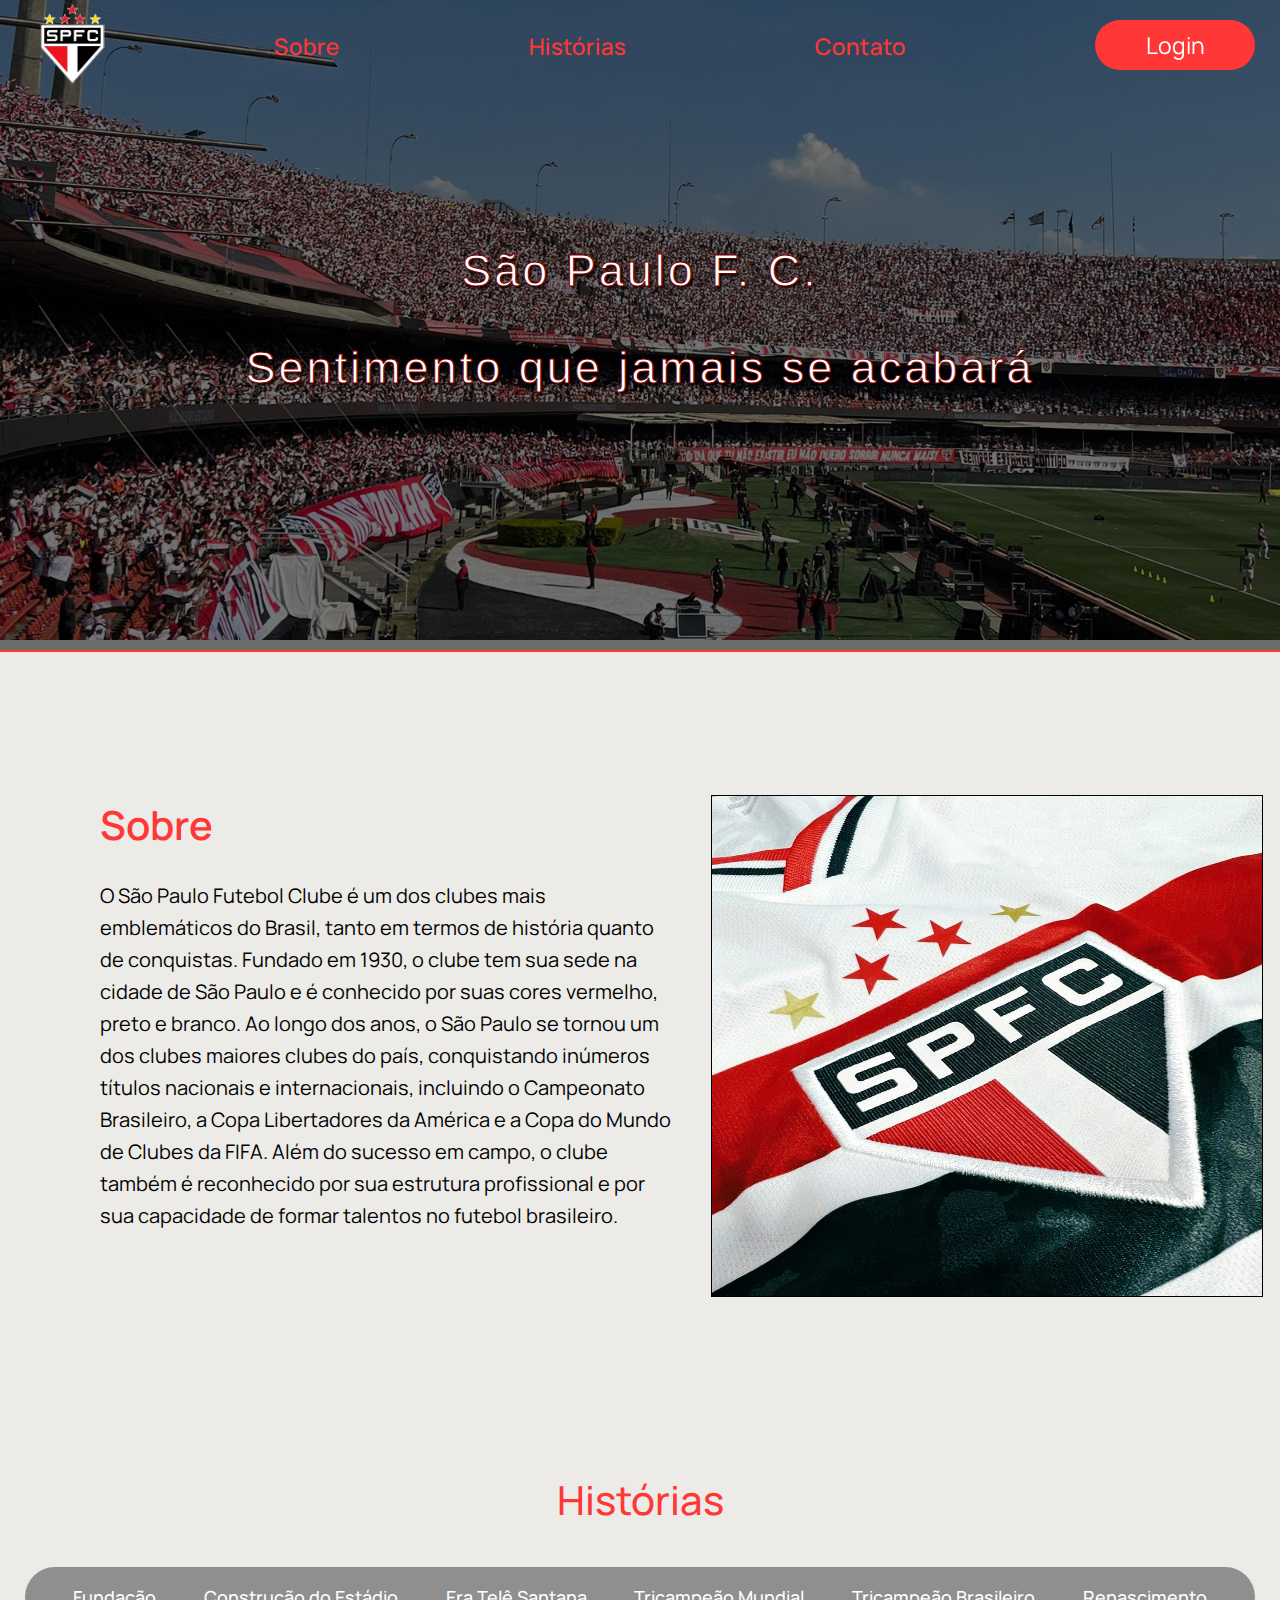
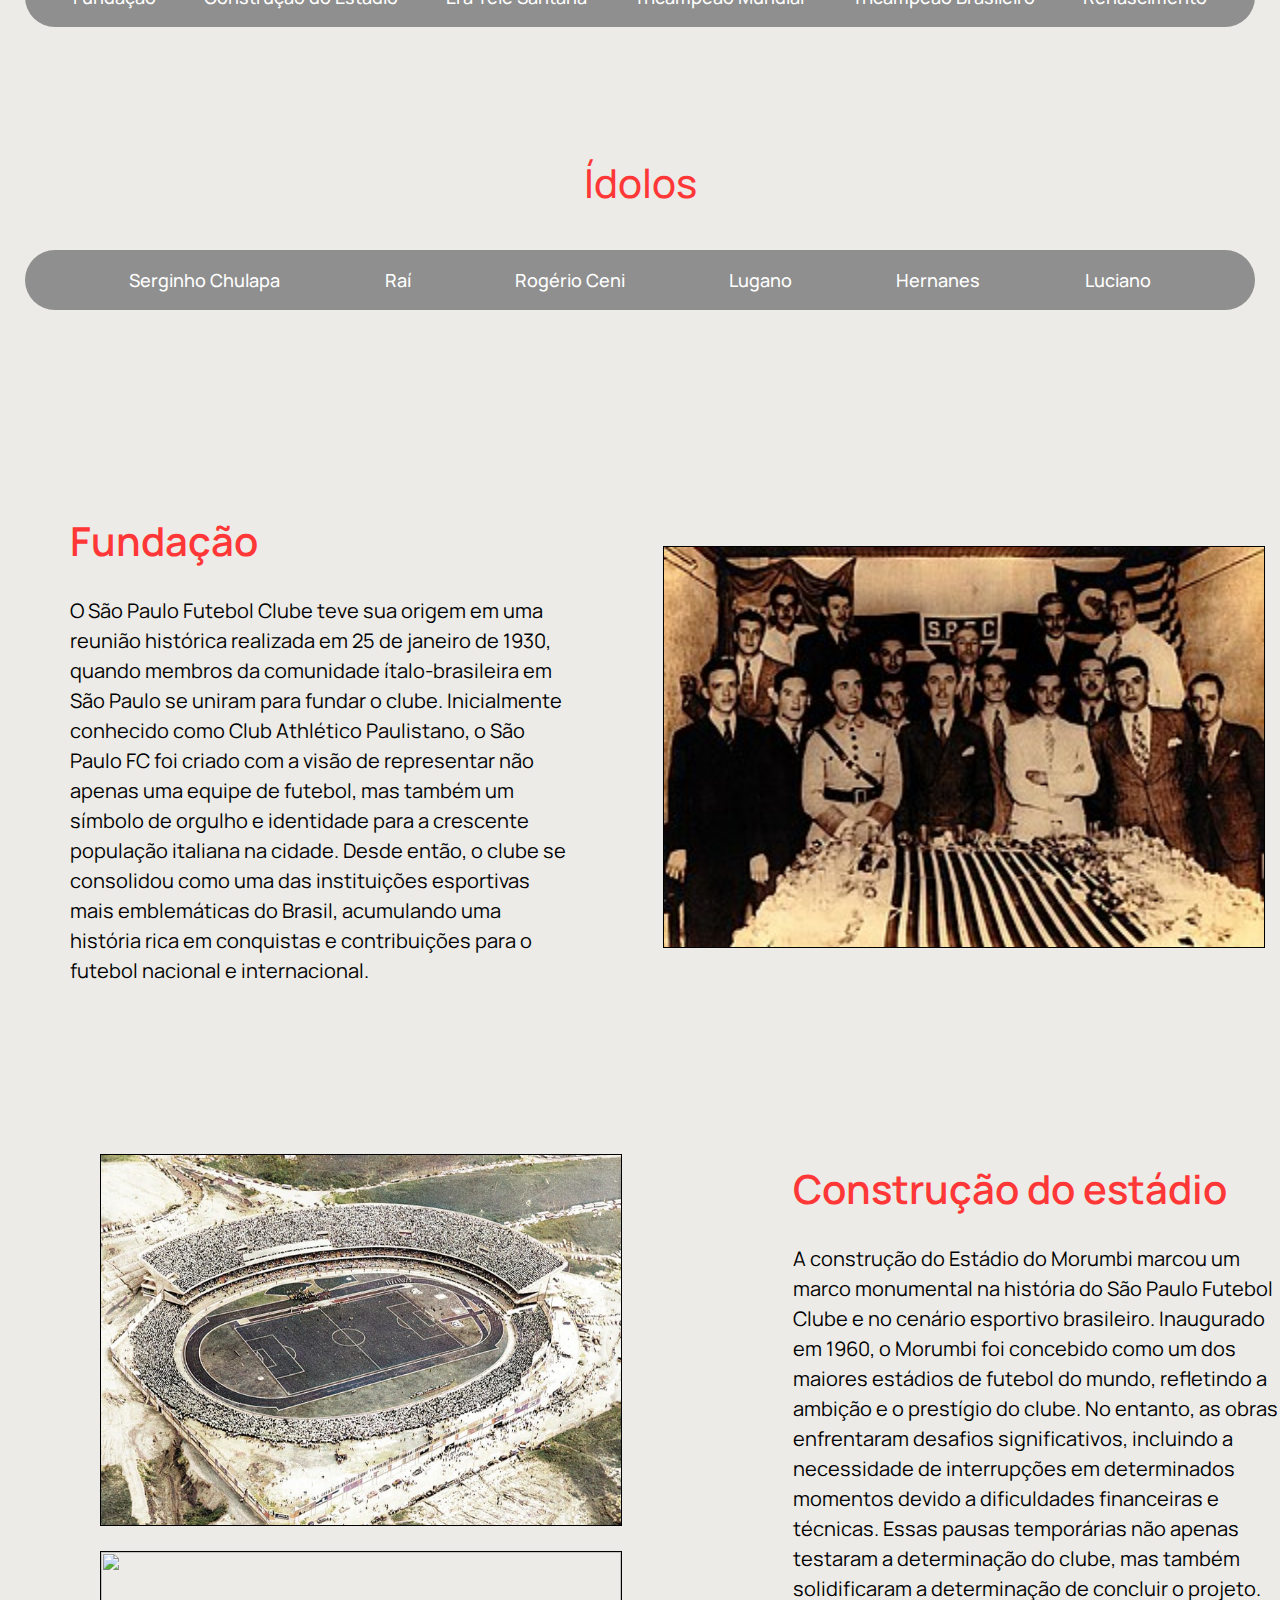
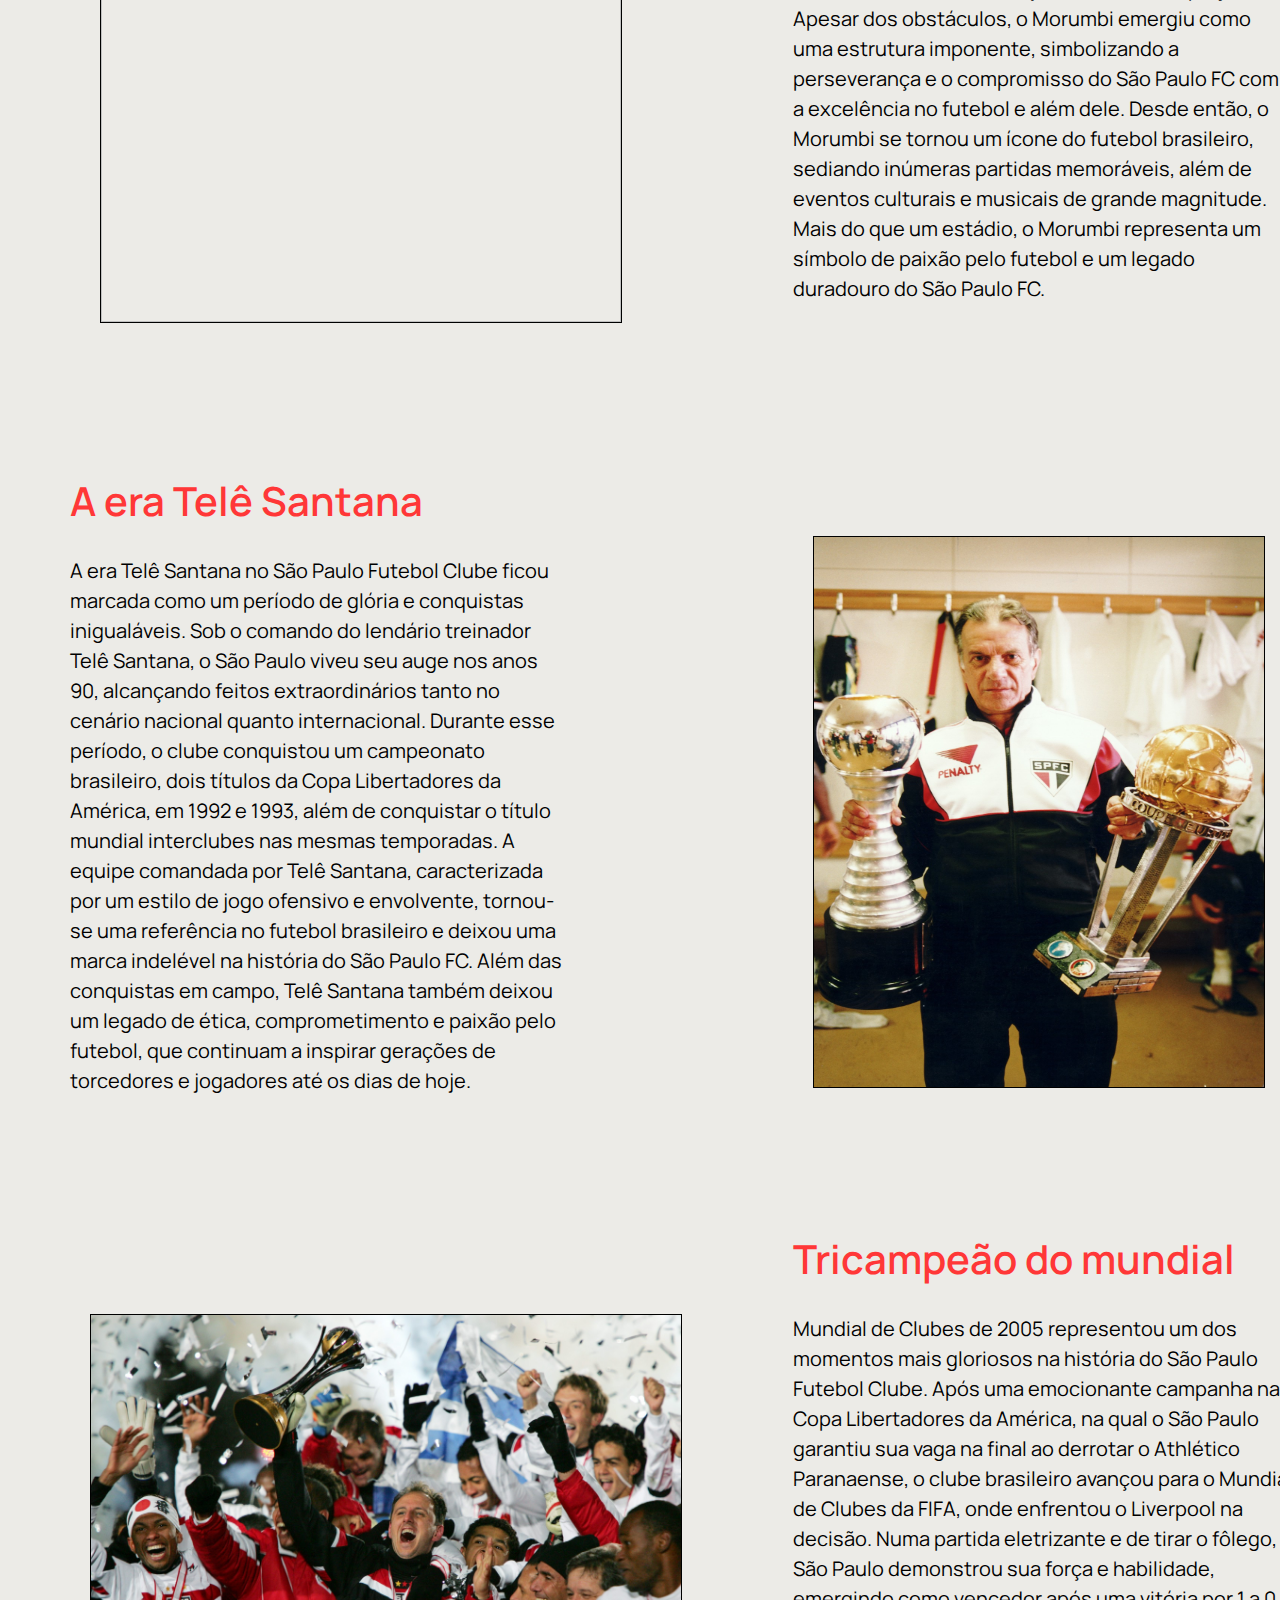
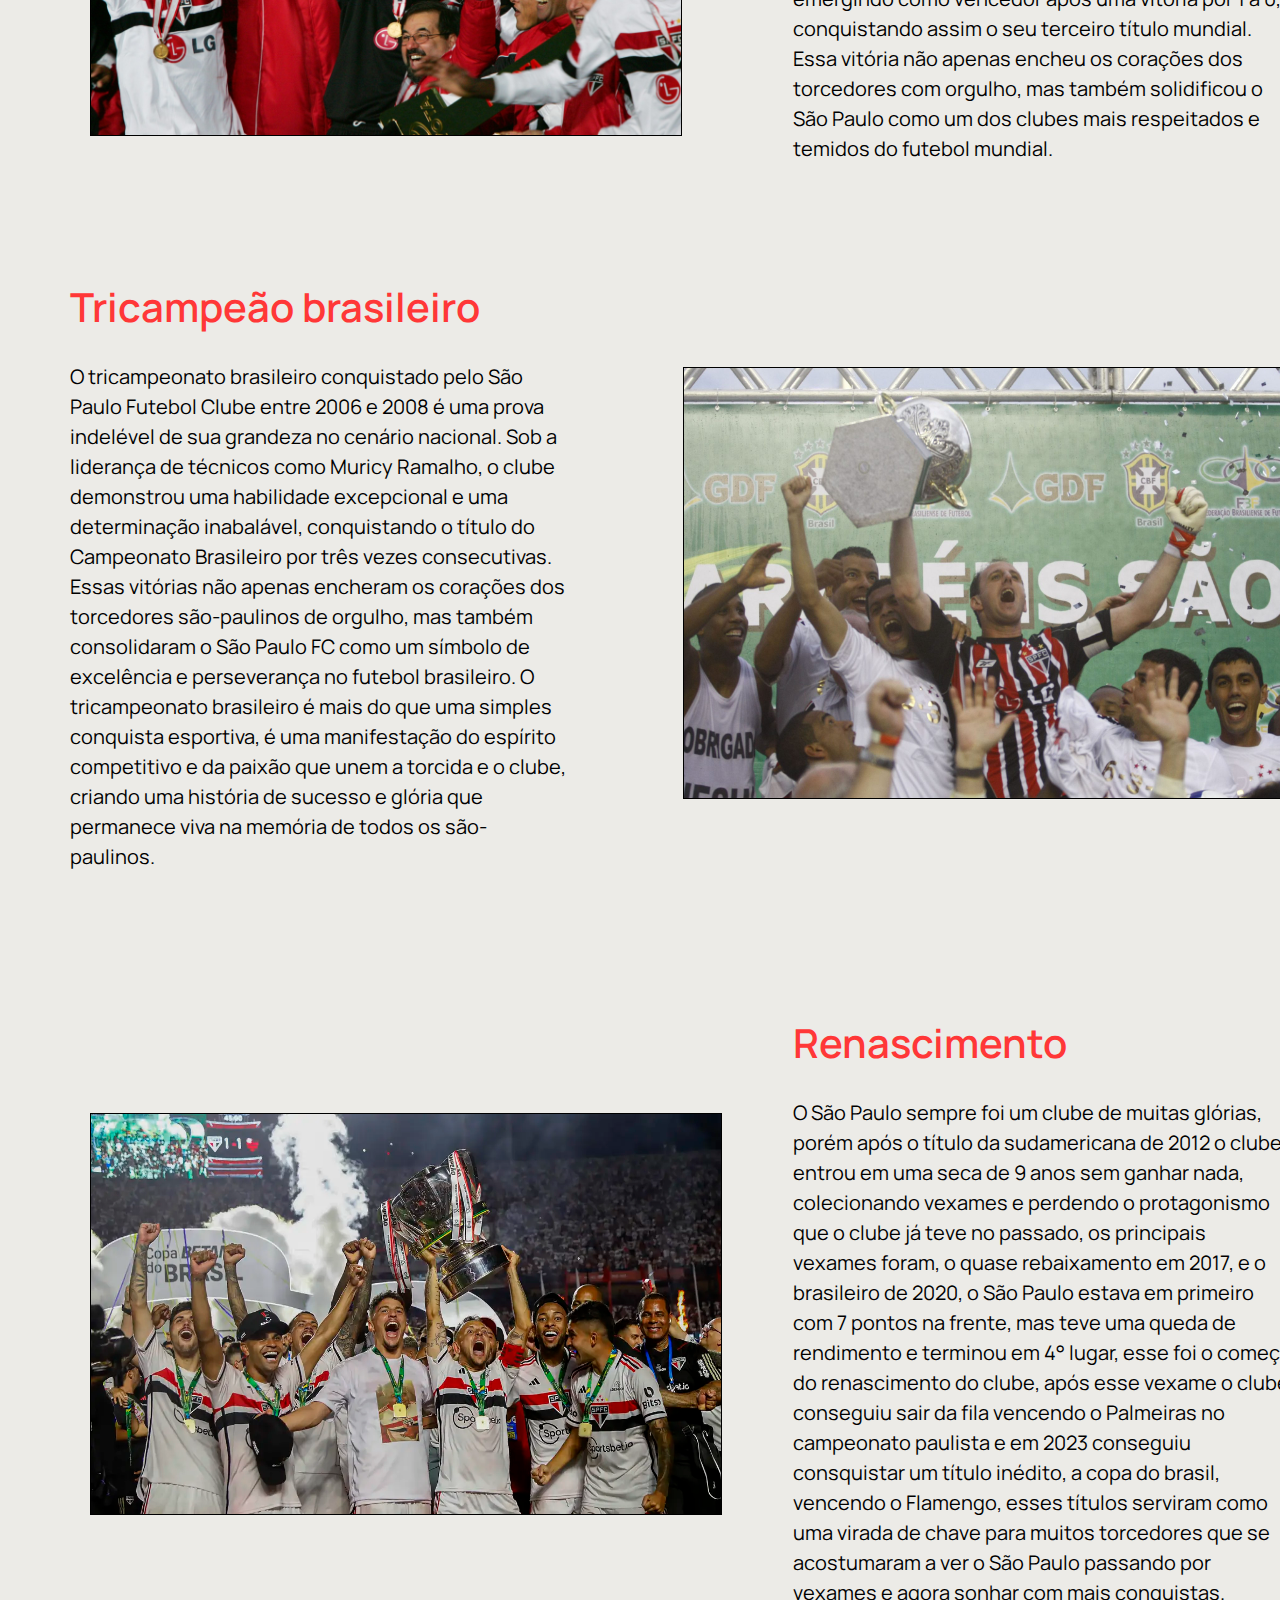
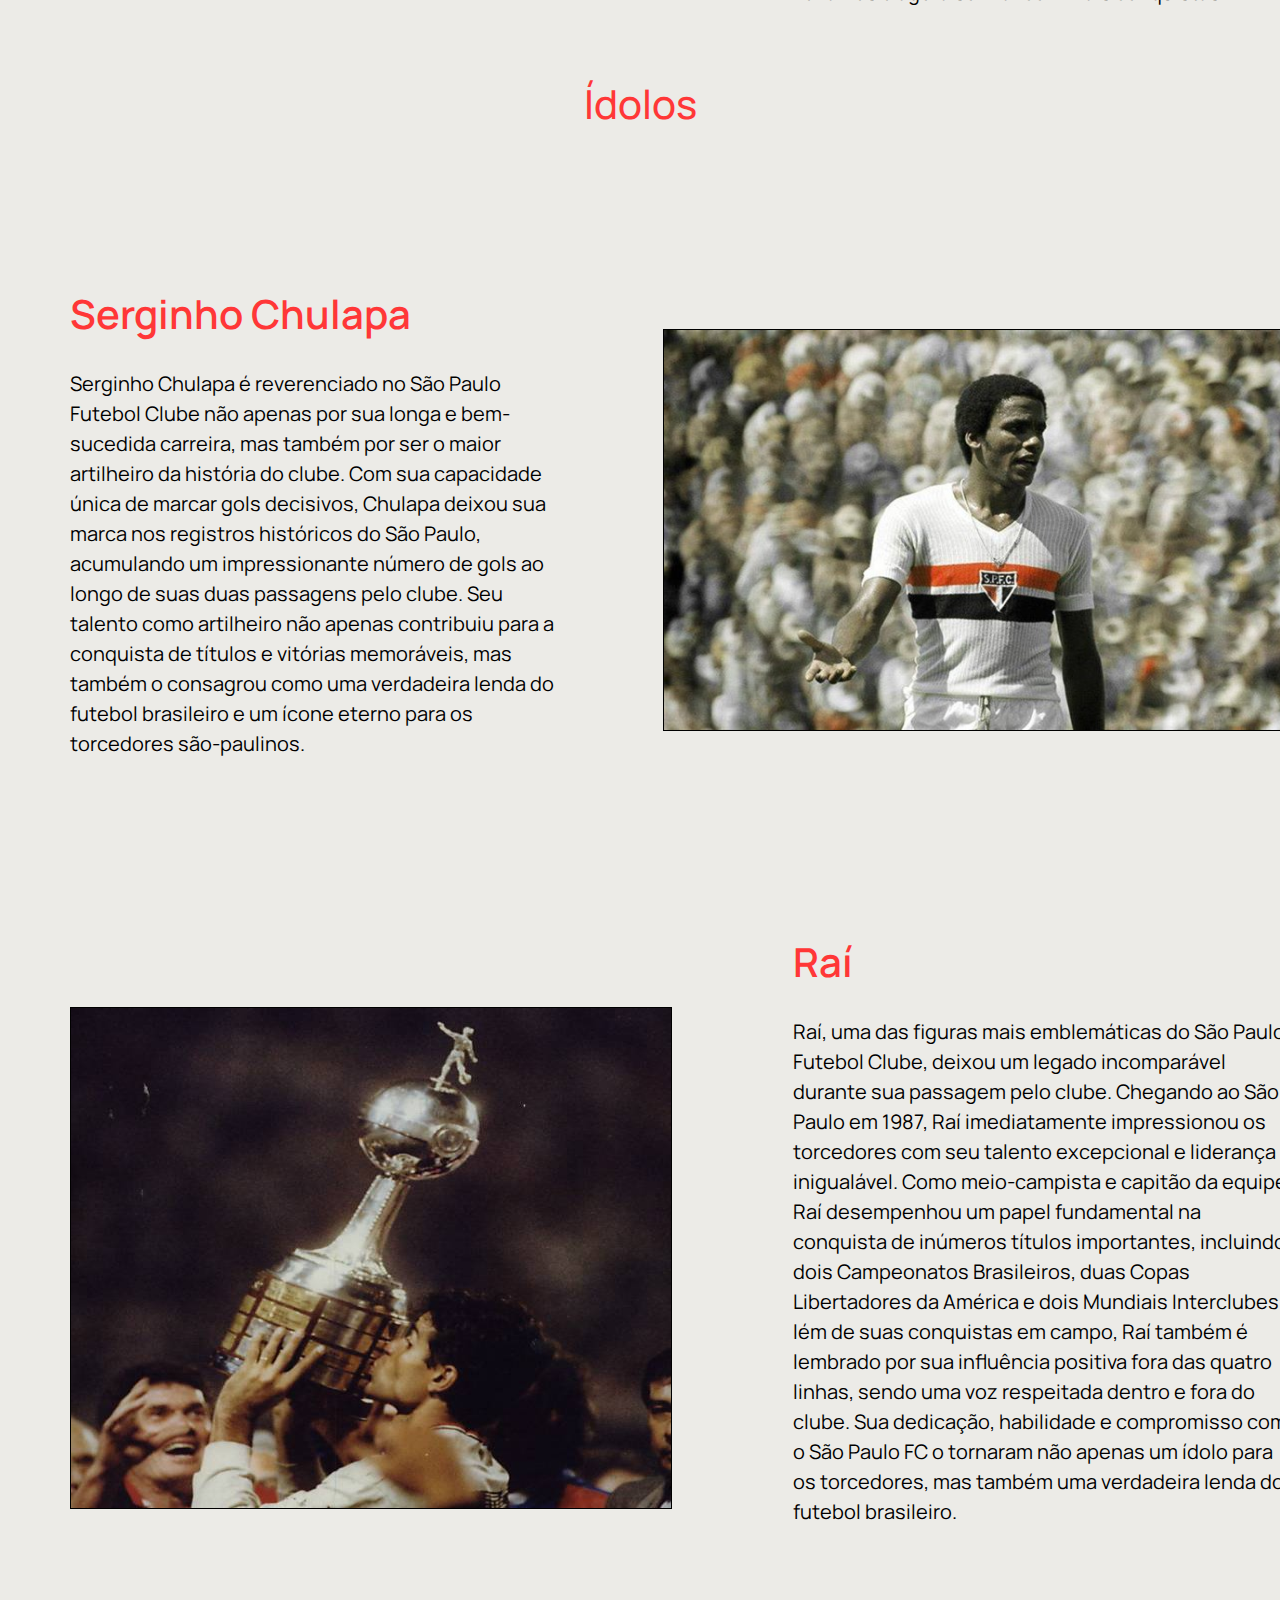
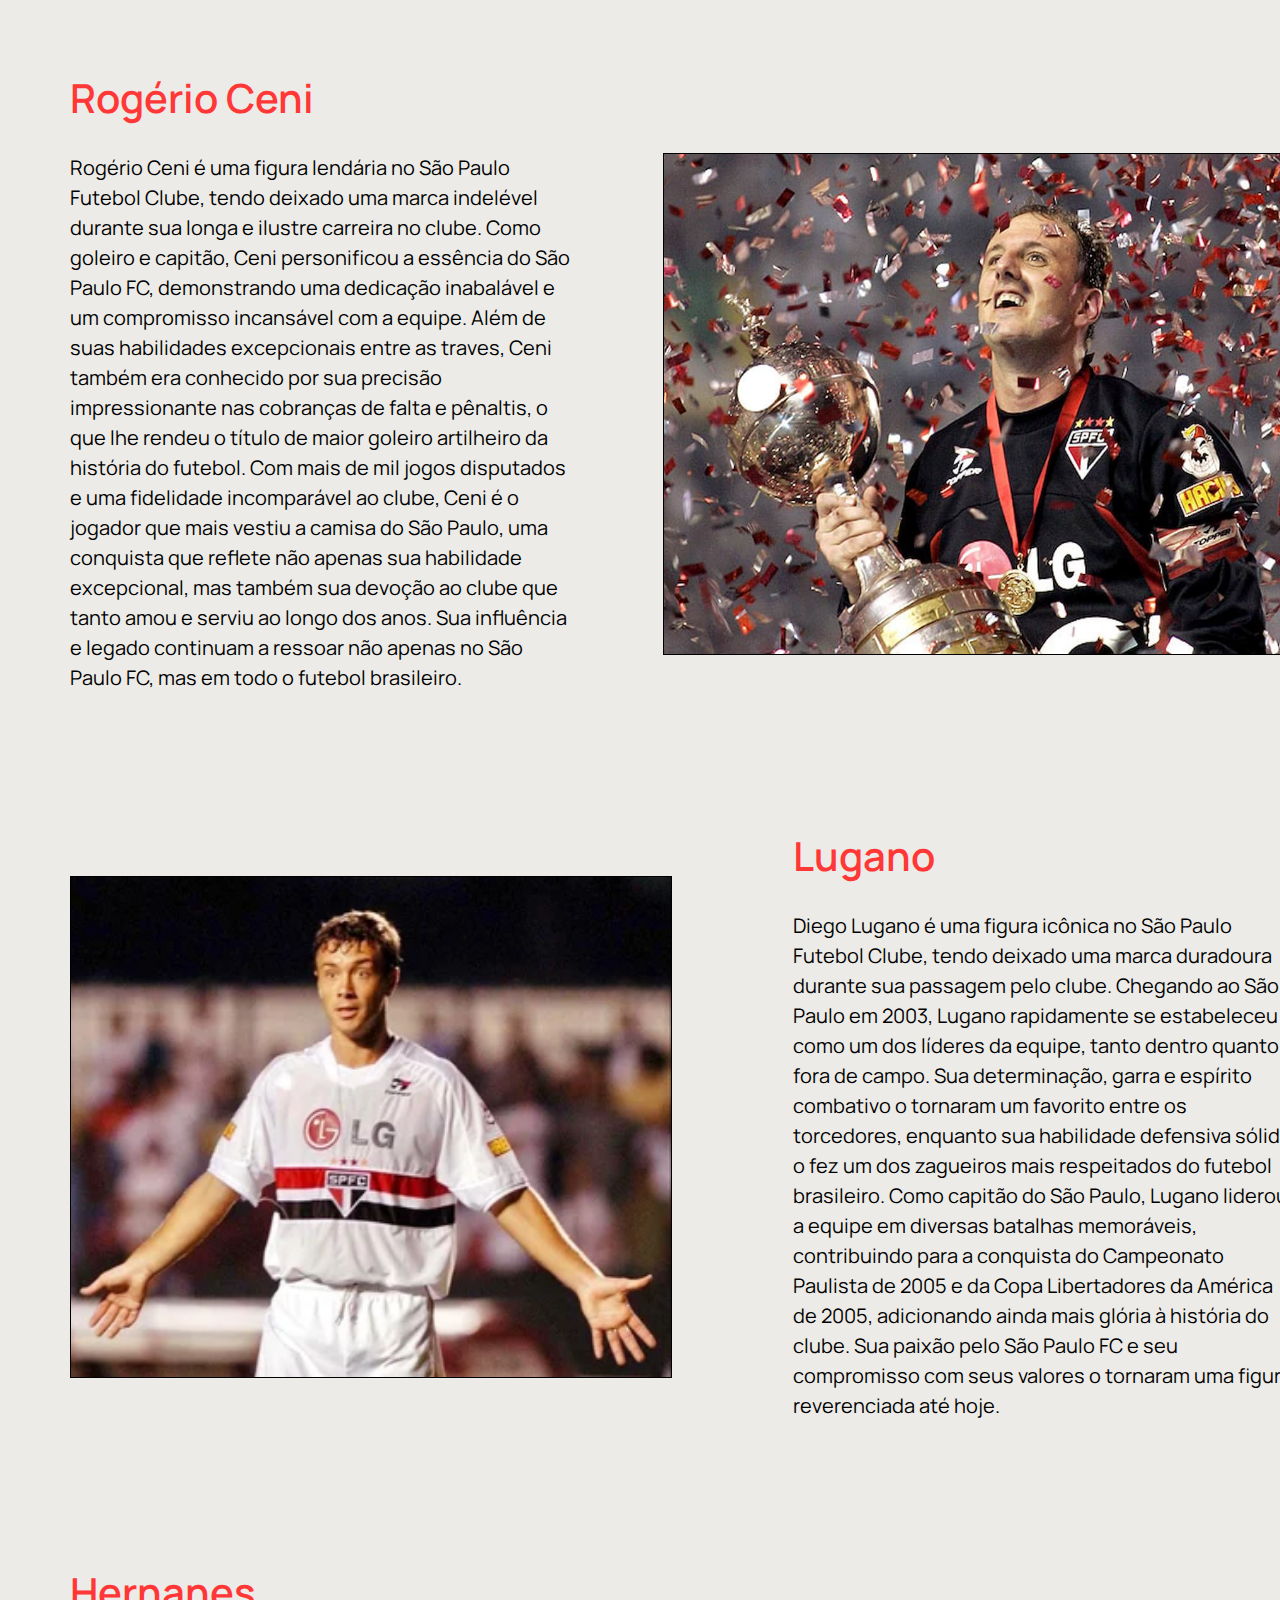
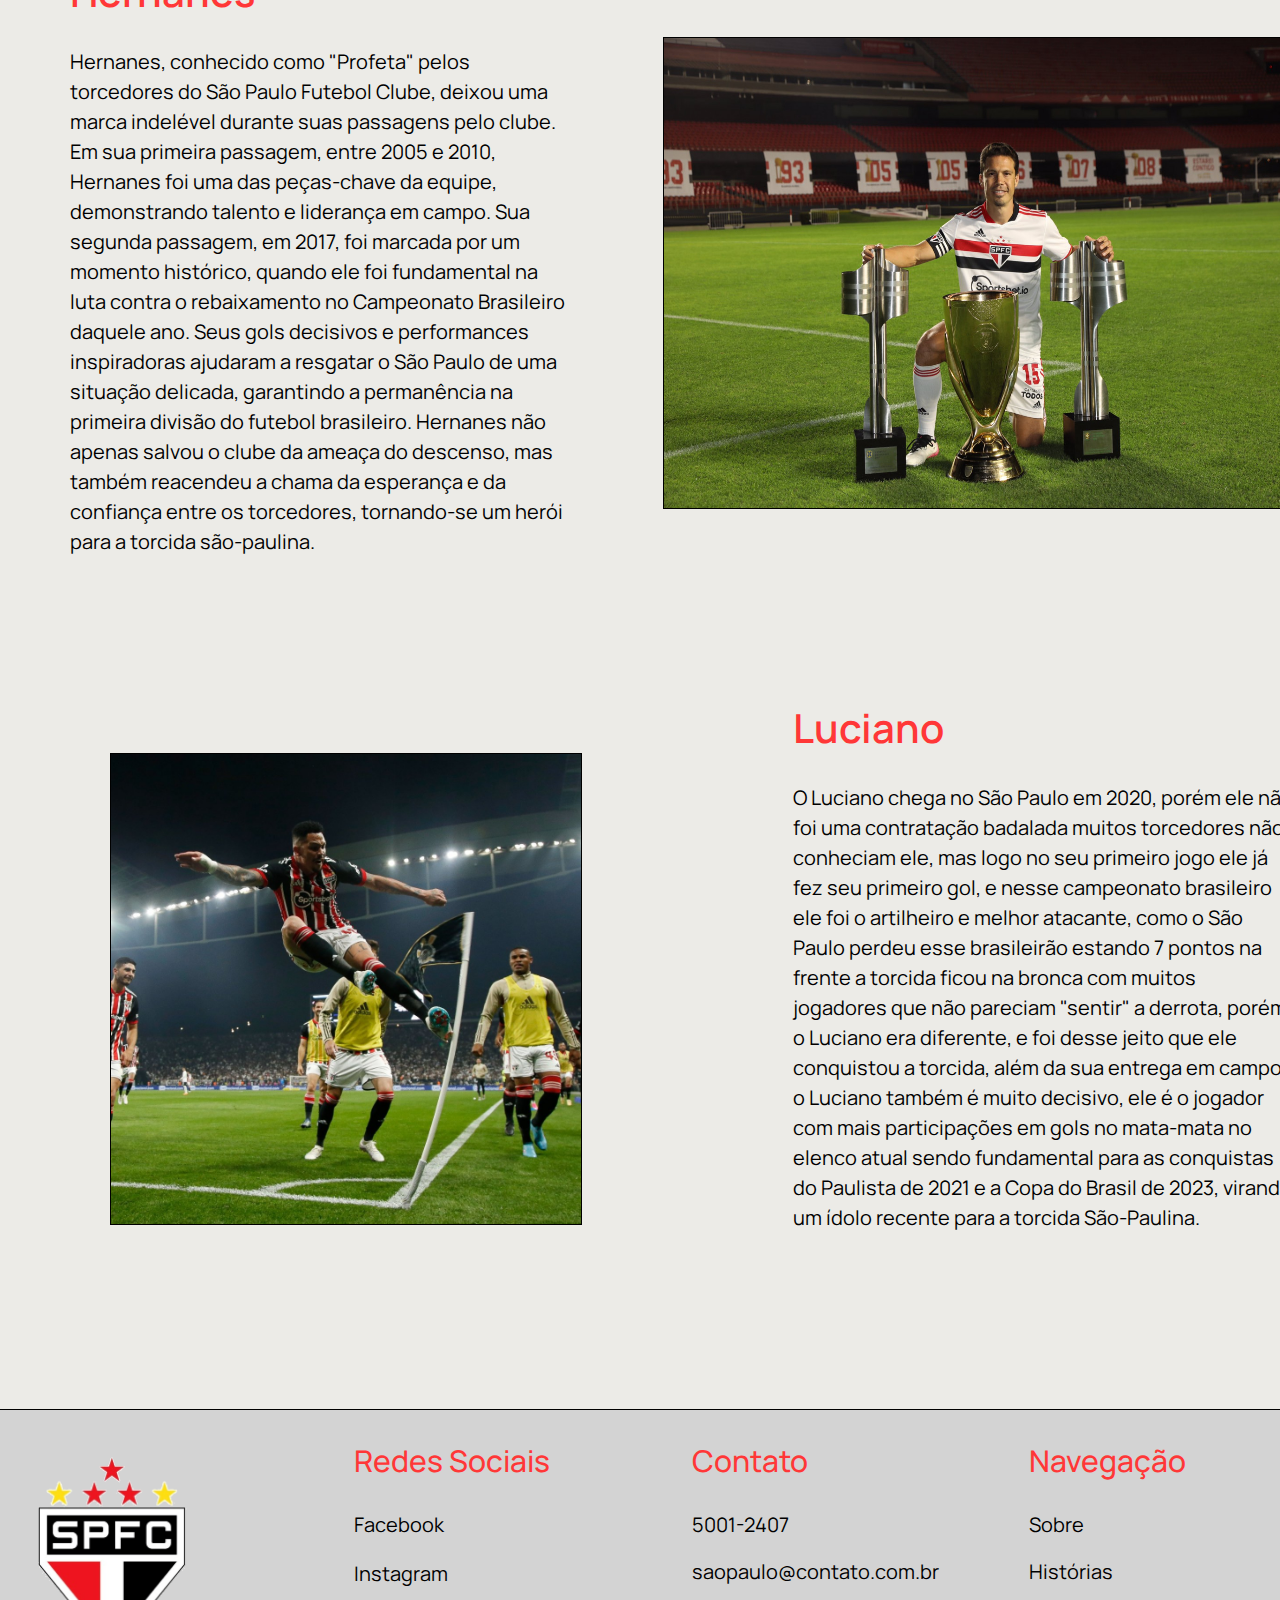
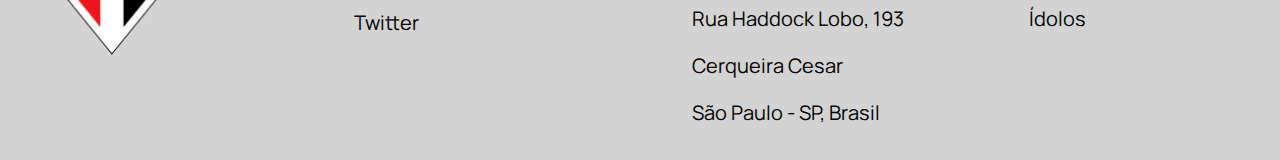
==== commit e86032c7: "Ajeitando o ToScroll" ====
--- a/Site/Public/index.html
+++ b/Site/Public/index.html
@@ -28,7 +28,7 @@
                 <a href="#home" class="linkHome" onclick="scrollToSection(679)">
                     <span class="home" id="home">Sobre</span>
                 </a>
-                <a href="#historias" class="linkHistorias" onclick="scrollToSection(714)">
+                <a href="#historias" class="linkHistorias" onclick="scrollToSection(1359)">
                     <span class="historias" id="historias">Histórias</span>
                 </a>
                 <a href="#footer" class="linkContato" onclick="scrollToSection(10101)">
@@ -403,10 +403,10 @@
             </div>
             <div class="navegacao">
                 <p class="tituloFooter">Navegação</p>
-                <a href="#home" class="nomeFooterLink" onclick="scrollToSection(0)">
-                    <p class="nomeFooterLink" class="nomeFooter">Home</p>
-                </a>
-                <a href="#historias" class="nomeFooterLink" onclick="scrollToSection(712)">
+                <a href="#home" class="nomeFooterLink" onclick="scrollToSection(679)">
+                    <p class="nomeFooterLink" class="nomeFooter">Sobre</p>
+                </a>
+                <a href="#historias" class="nomeFooterLink" onclick="scrollToSection(1359)">
                     <p class="nomeFooterLink">Histórias</p>
                 </a>
                 <a href="#historias" class="nomeFooterLink" onclick="scrollToSection(712)">
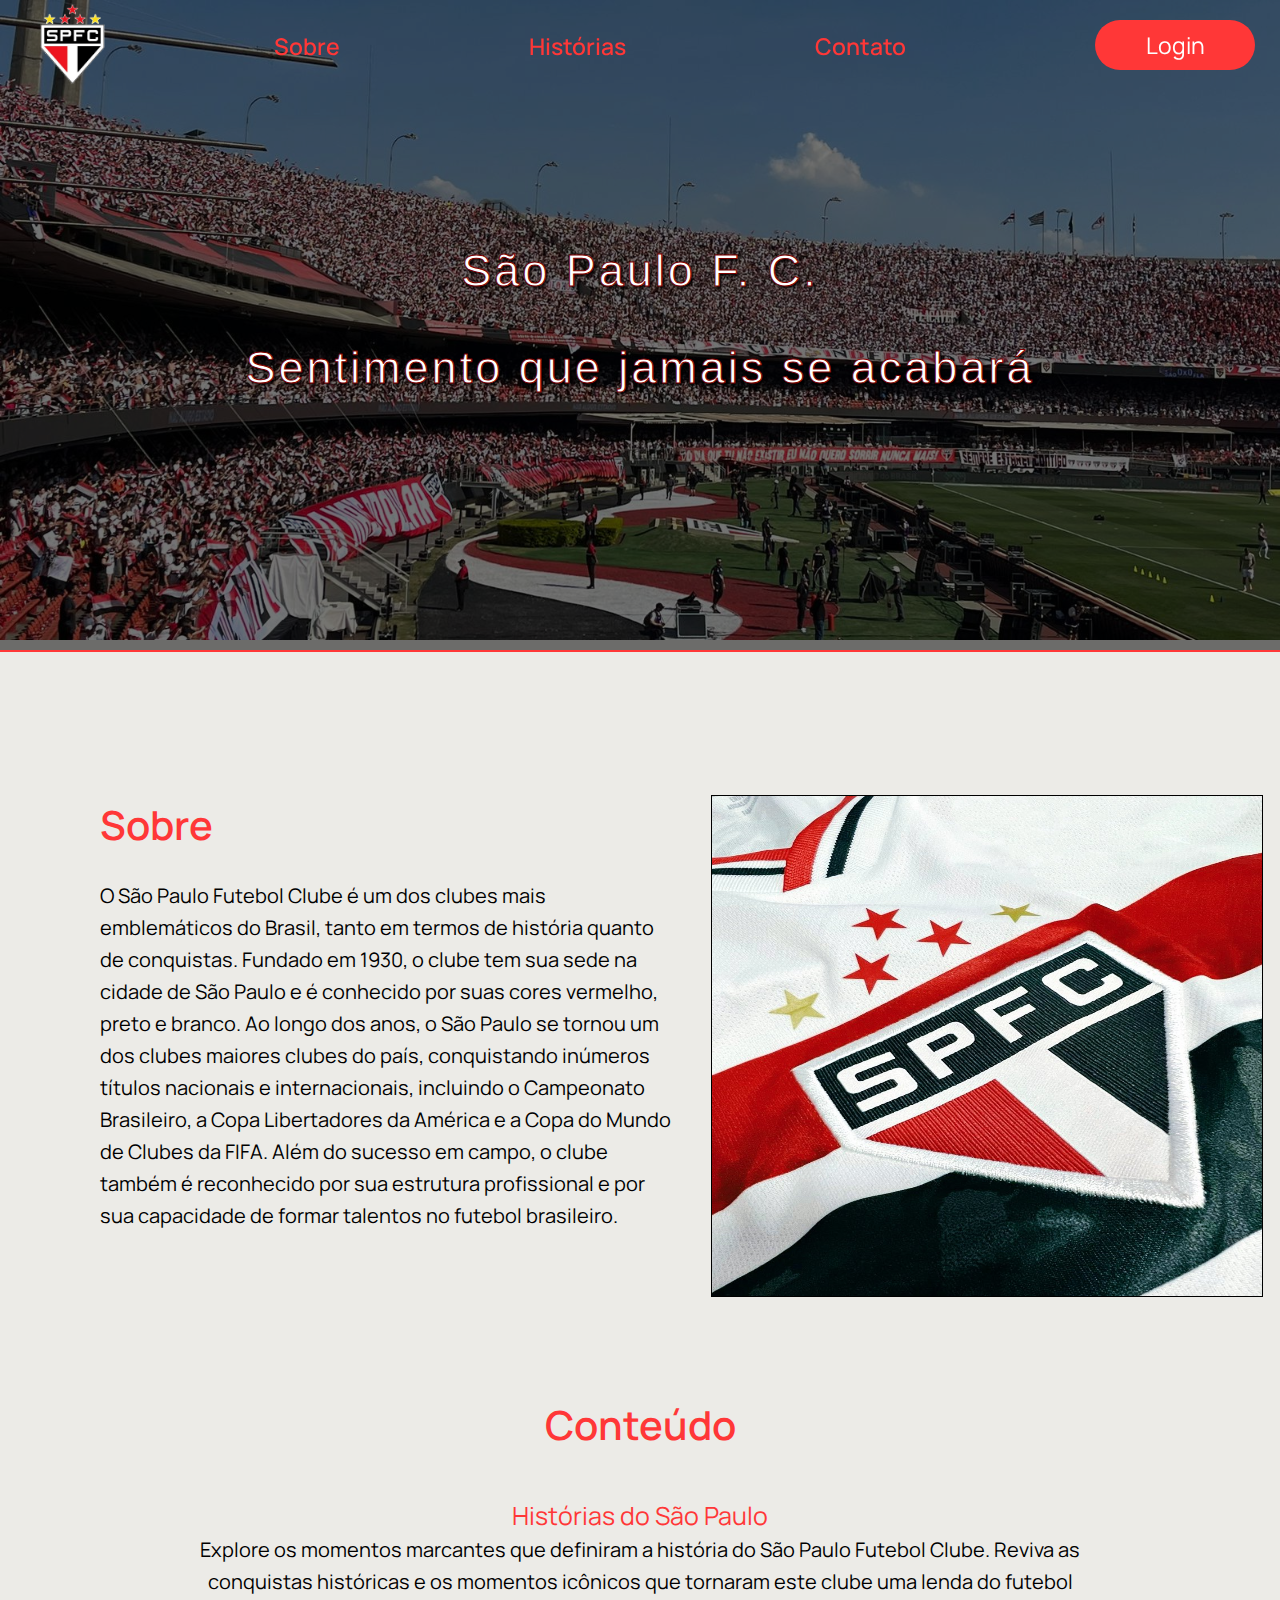
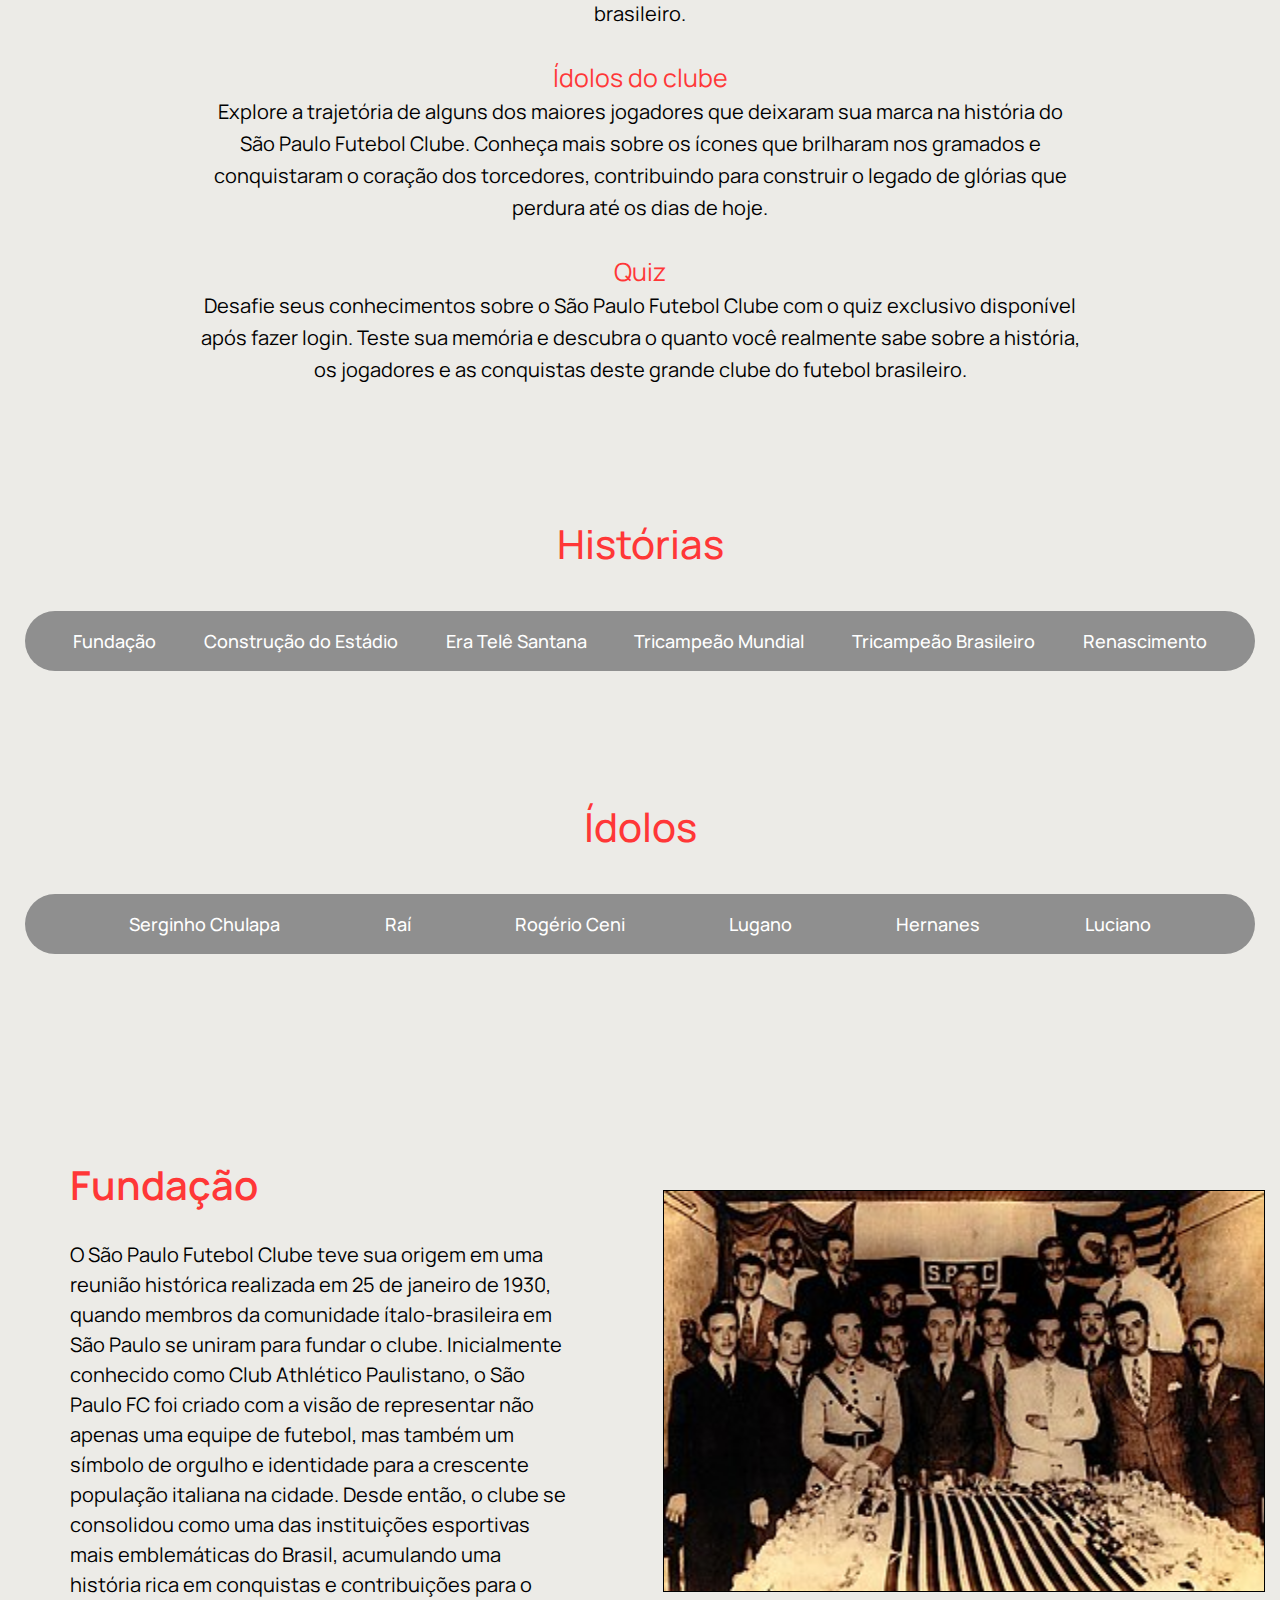
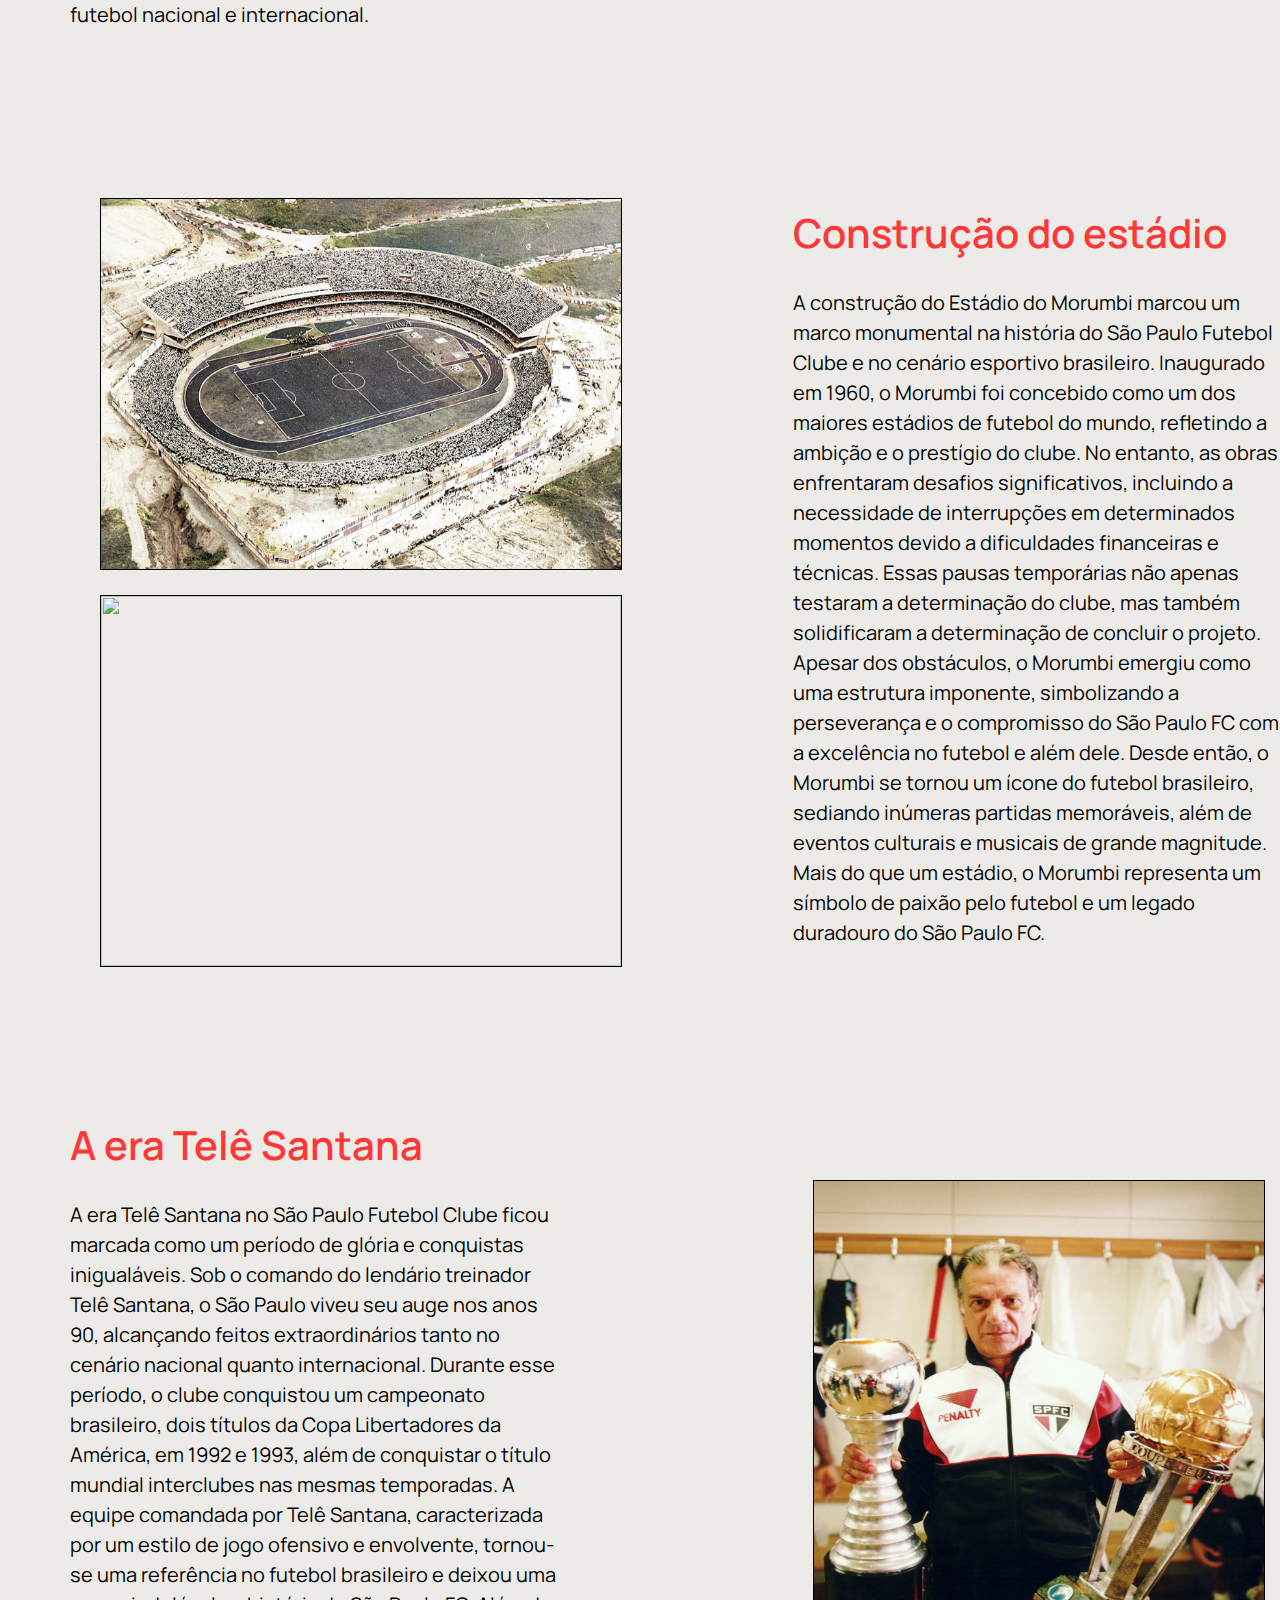
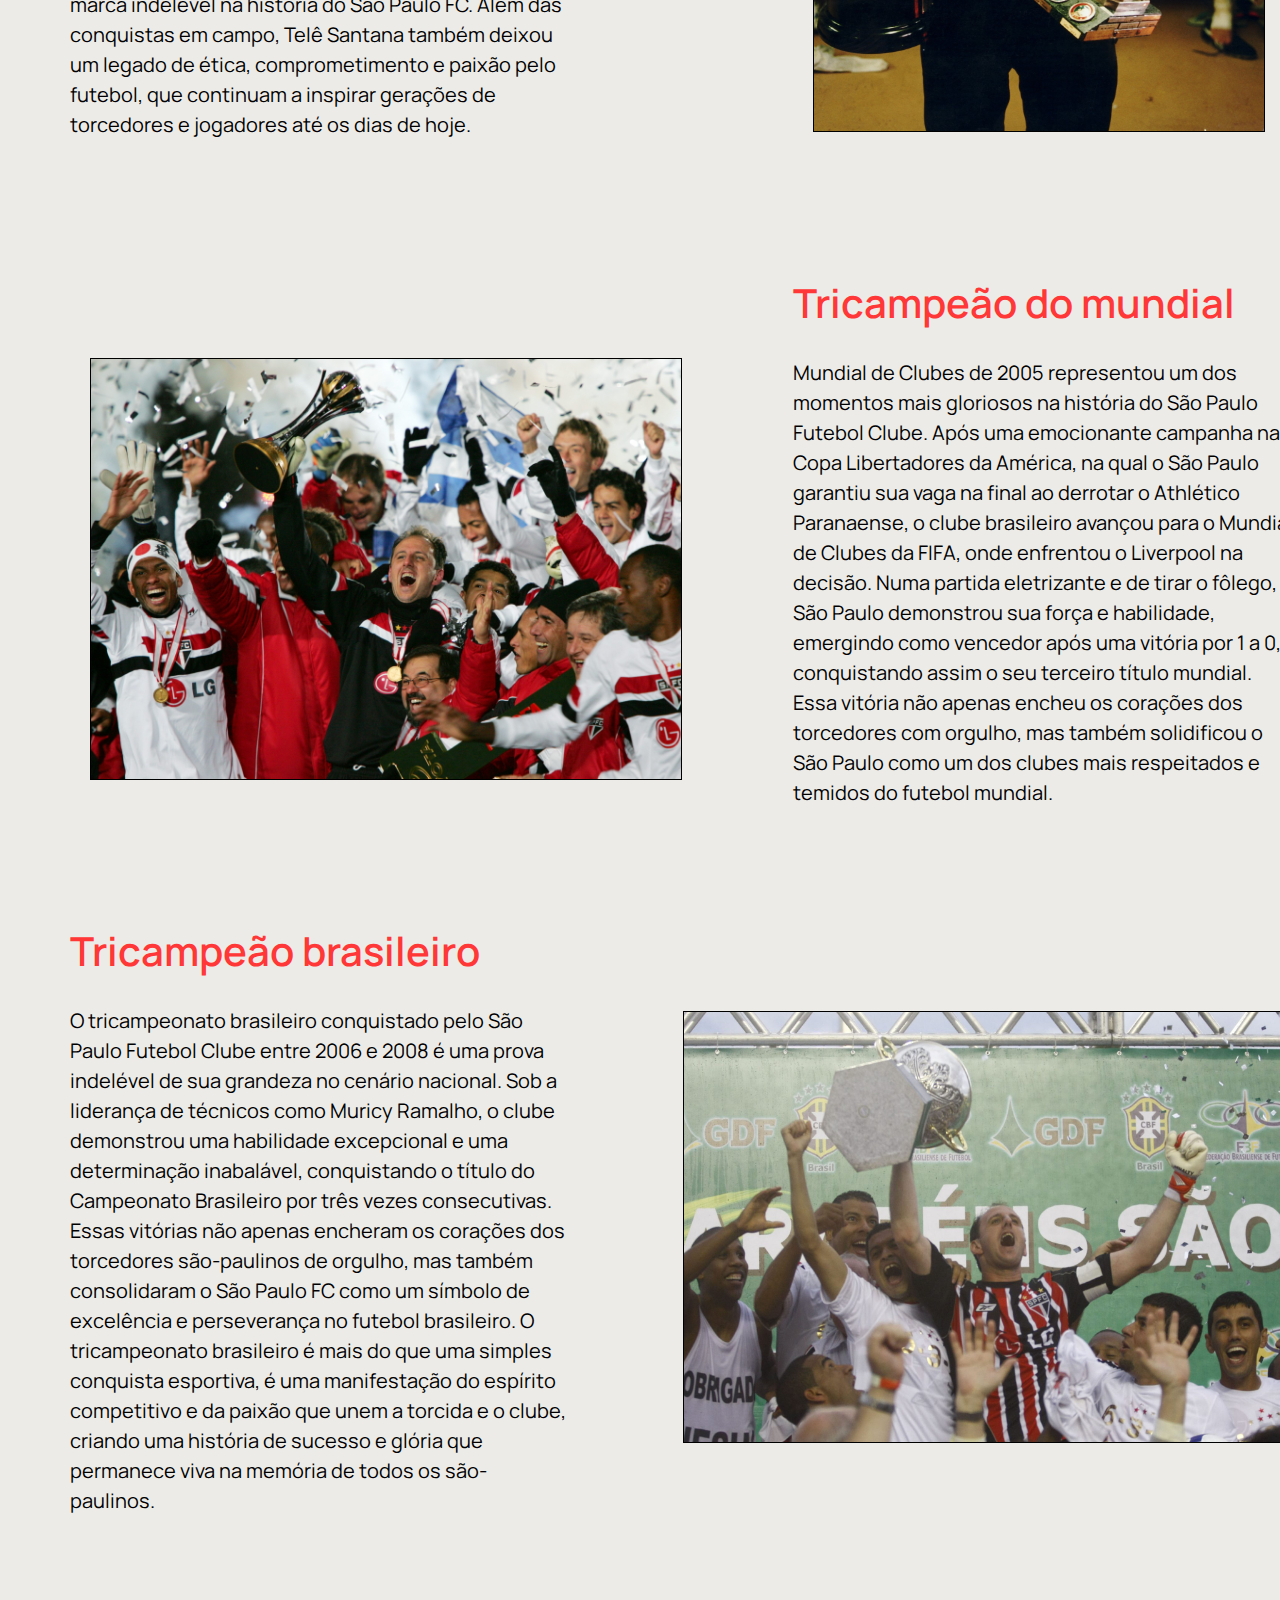
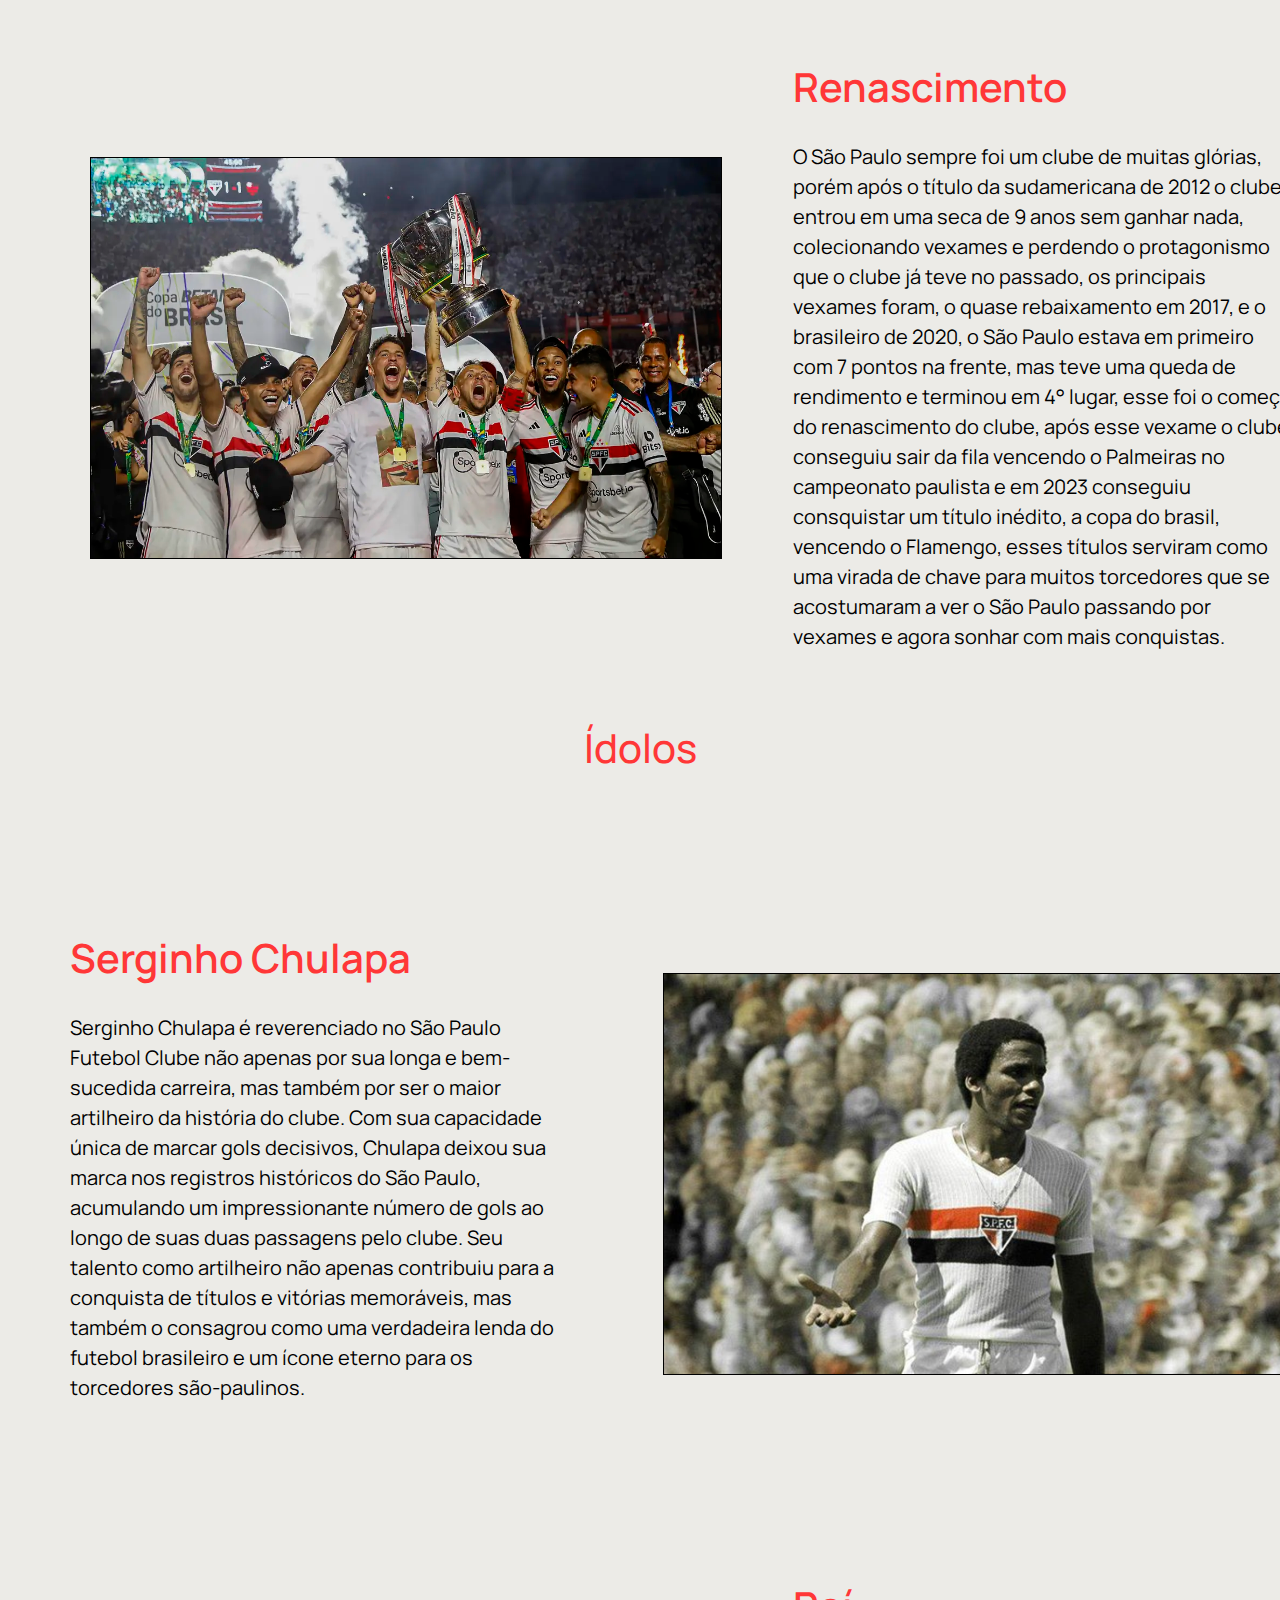
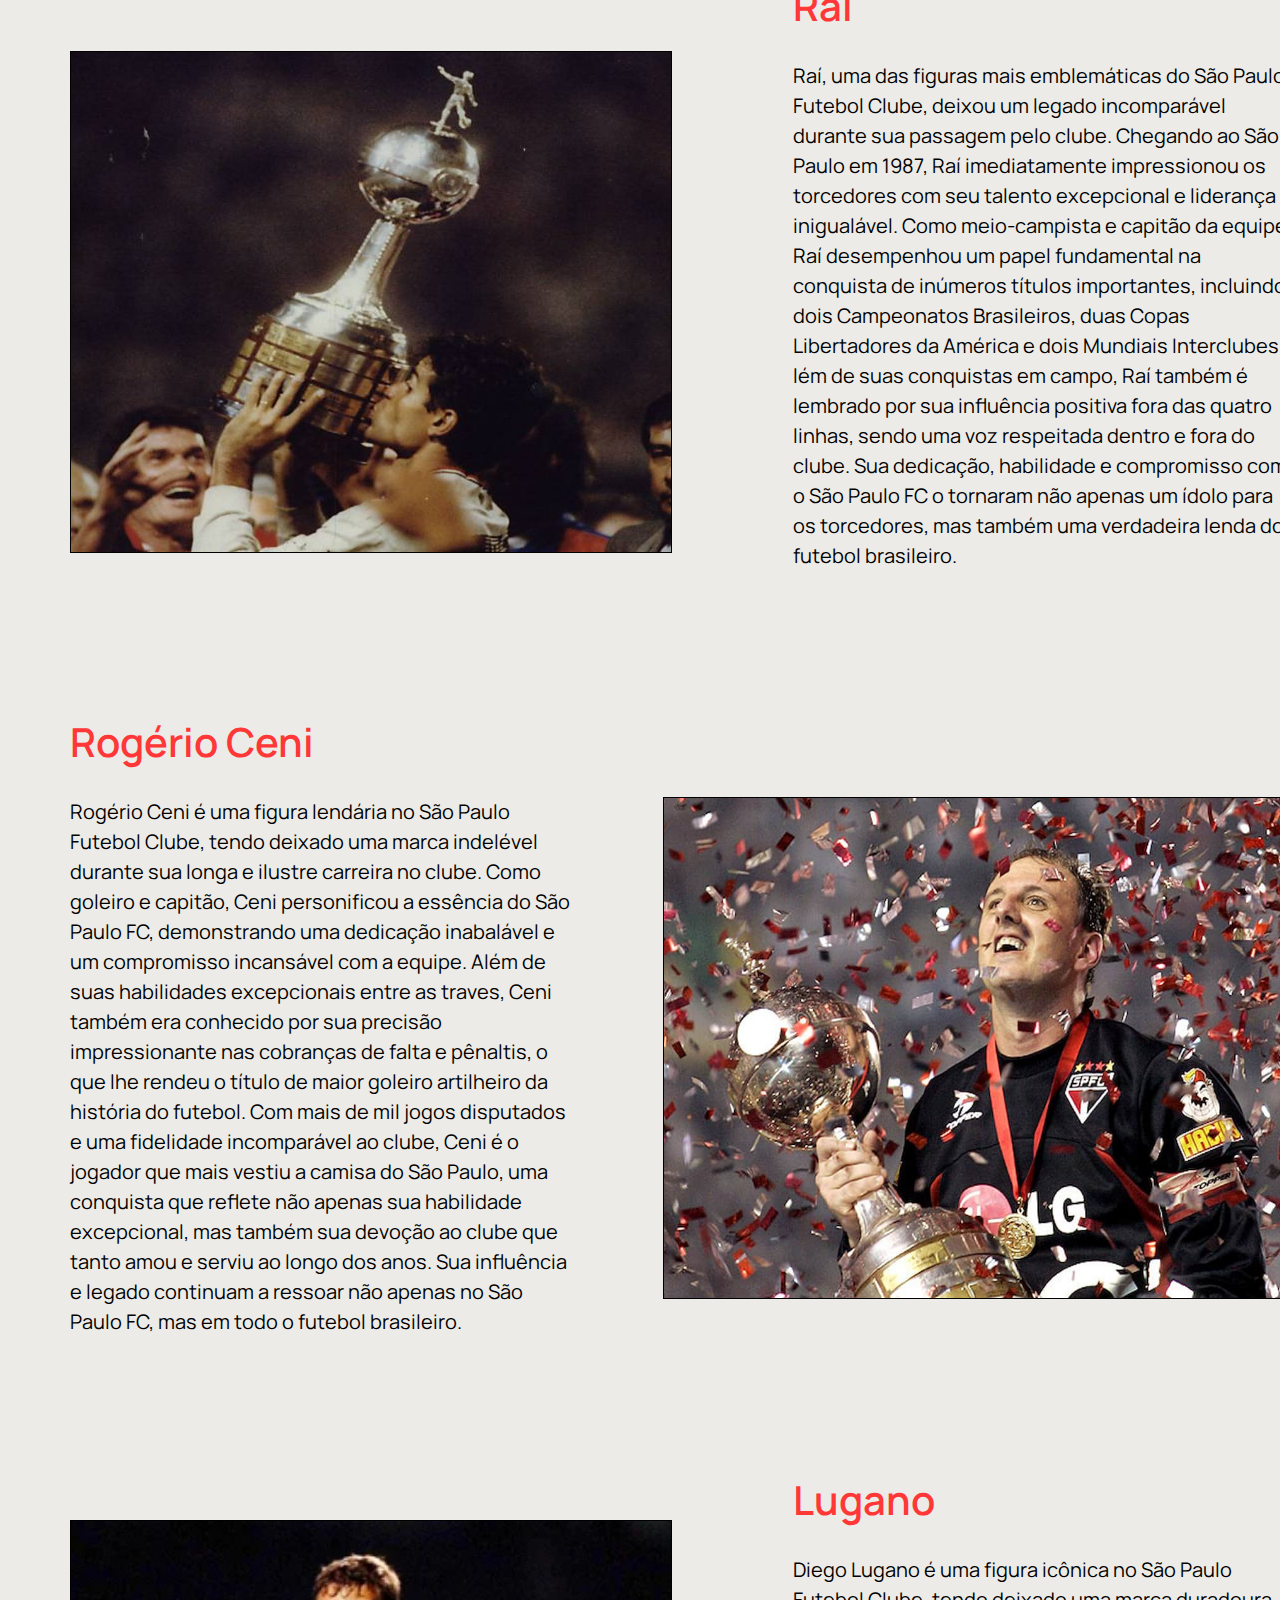
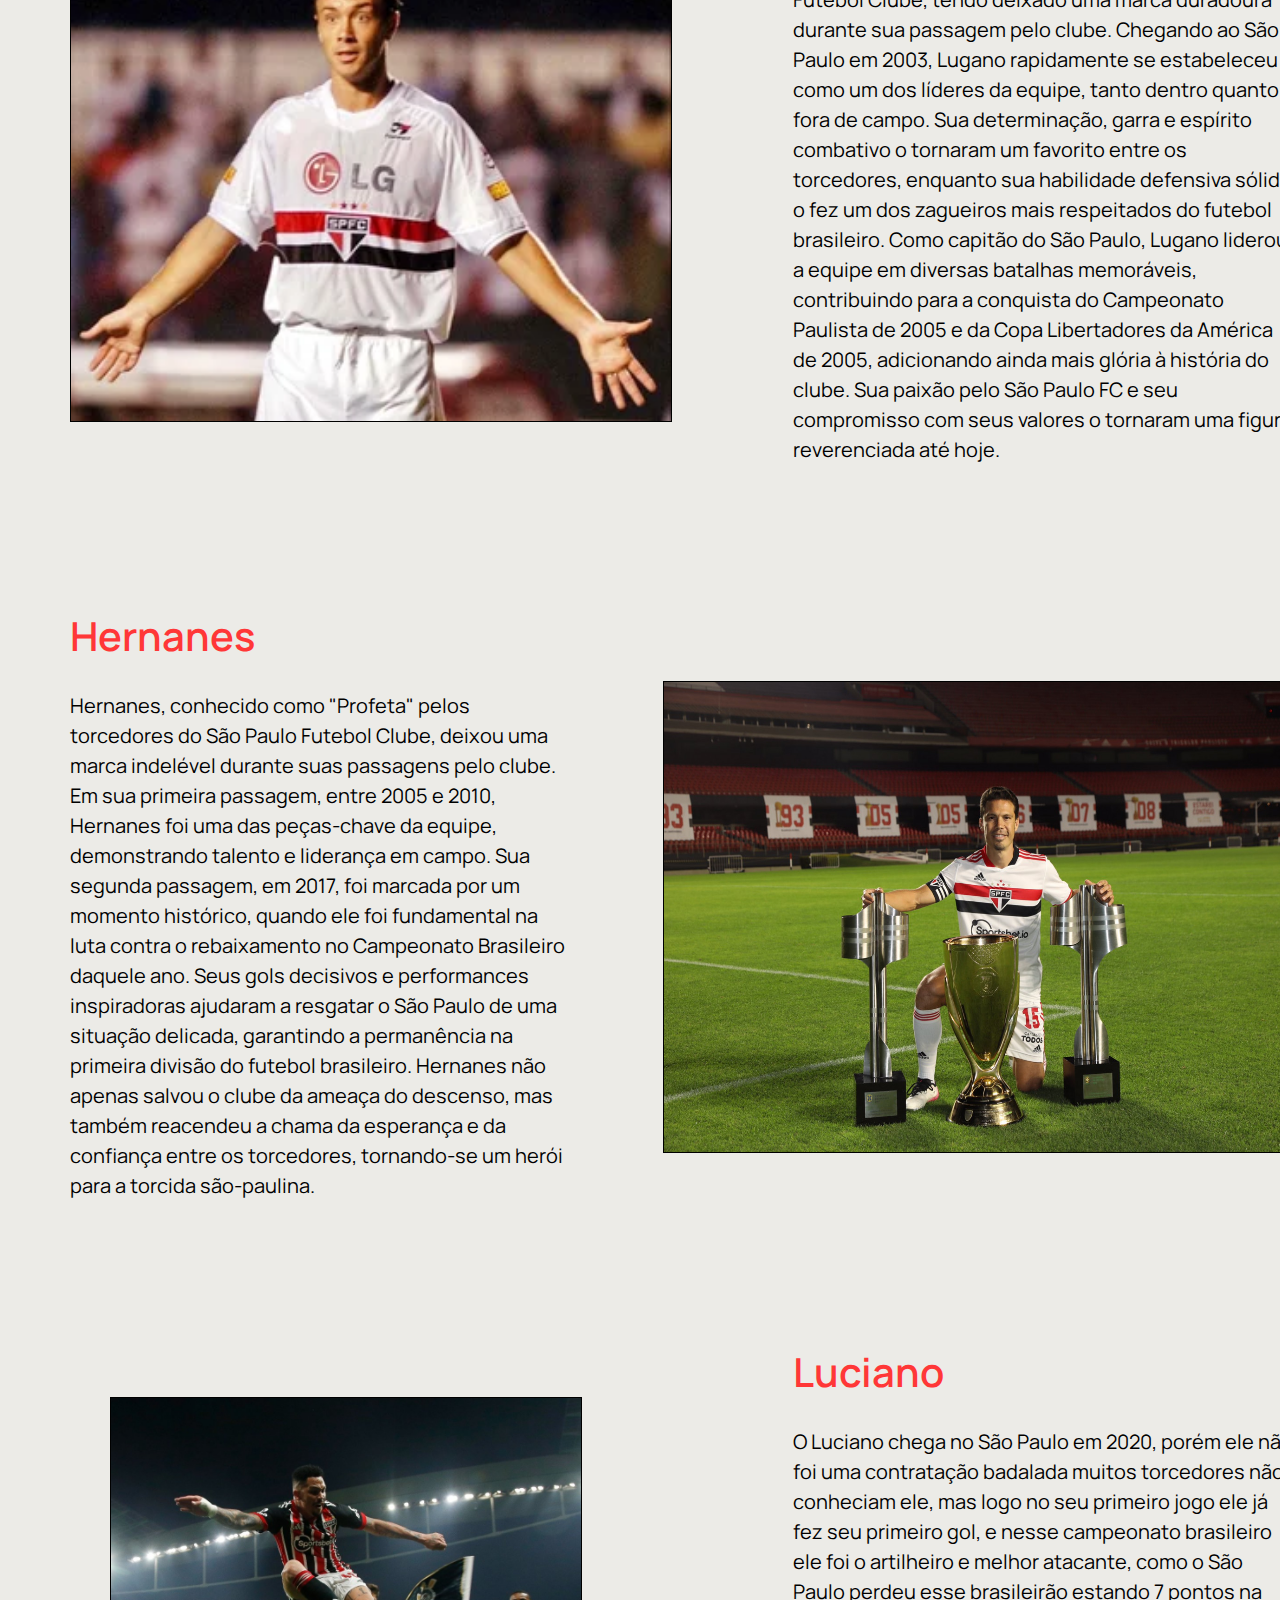
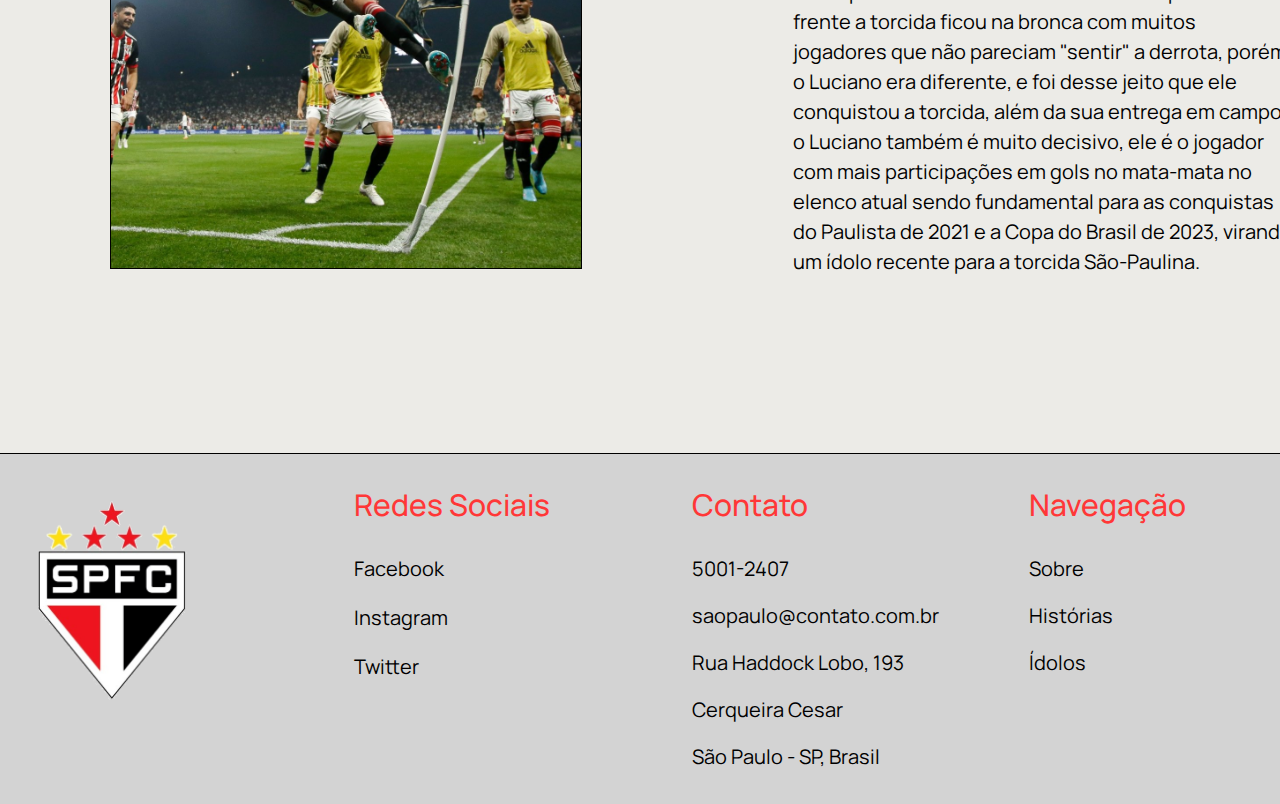
==== commit be479bed: "Conteudos" ====
--- a/Site/Public/index.html
+++ b/Site/Public/index.html
@@ -15,7 +15,6 @@
     <div class="banner">
         <div class="bannerTextoContainer">
             <p class="bannerTexto">São Paulo F. C.</p>
-
             <p class="bannerTexto">Sentimento que jamais se acabará</p>
         </div>
     </div>
@@ -28,7 +27,7 @@
                 <a href="#home" class="linkHome" onclick="scrollToSection(679)">
                     <span class="home" id="home">Sobre</span>
                 </a>
-                <a href="#historias" class="linkHistorias" onclick="scrollToSection(1359)">
+                <a href="#historias" class="linkHistorias" onclick="scrollToSection(1988)">
                     <span class="historias" id="historias">Histórias</span>
                 </a>
                 <a href="#footer" class="linkContato" onclick="scrollToSection(10101)">
@@ -61,7 +60,32 @@
             <img src="Assets/Imgs/sobre.jpg" class="imagemSobre">
         </div>
     </div>
-    <br><br><br><br><br><br>
+    <br><br><br><br>
+    <div class="sobreFuncionalidade" id="home">
+            <p class="tituloTextoFuncionalidade">Conteúdo</p>
+            <p class="textoFuncionalidade">
+                <span style="color: #FF3737; font-size: 25px;">Histórias do São Paulo</span>
+                <br>
+                Explore os momentos marcantes que definiram a história do São Paulo Futebol Clube. 
+                Reviva as conquistas históricas e os momentos icônicos que tornaram 
+                este clube uma lenda do futebol brasileiro. 
+                <br><br>
+                <span style="color: #FF3737; font-size: 25px;">Ídolos do clube</span>
+                <br>
+                Explore a trajetória de alguns dos maiores jogadores que deixaram sua marca na história 
+                do São Paulo Futebol Clube. Conheça mais sobre os ícones que brilharam nos 
+                gramados e conquistaram o coração dos torcedores, contribuindo para construir 
+                o legado de glórias que perdura até os dias de hoje.
+                <br><br>
+                <span style="color: #FF3737; font-size: 25px;">Quiz</span>
+                <br>
+                Desafie seus conhecimentos sobre o São Paulo Futebol Clube 
+                com o quiz exclusivo disponível após fazer login. Teste sua memória 
+                e descubra o quanto você realmente sabe sobre a história, os jogadores 
+                e as conquistas deste grande clube do futebol brasileiro.
+            </p>
+    </div>
+    <br><br><br><br>
     <div class="containerHistorias" id="historias">
         <p class="tituloNavbar">Histórias</p>
         <div class="navBarHistorias">
@@ -406,7 +430,7 @@
                 <a href="#home" class="nomeFooterLink" onclick="scrollToSection(679)">
                     <p class="nomeFooterLink" class="nomeFooter">Sobre</p>
                 </a>
-                <a href="#historias" class="nomeFooterLink" onclick="scrollToSection(1359)">
+                <a href="#historias" class="nomeFooterLink" onclick="scrollToSection(1988)">
                     <p class="nomeFooterLink">Histórias</p>
                 </a>
                 <a href="#historias" class="nomeFooterLink" onclick="scrollToSection(712)">
--- a/Site/Public/css/style.css
+++ b/Site/Public/css/style.css
@@ -180,6 +180,15 @@
     line-height: 30px;
 }
 
+.sobreFuncionalidade{
+    width: 100%;
+    height: 600px;
+    display: flex;
+    justify-content: center;
+    flex-direction: column;
+    line-height: 30px;
+}
+
 .textoInformativo{
     width: 600px;
     height: 550px;
@@ -192,10 +201,26 @@
     color: #FF3737;
 }
 
+.tituloTextoFuncionalidade{
+    font-size: 40px;
+    font-weight: 600;
+    text-align: center;
+    color: #FF3737;
+}
+
 .texto{
     font-size: 20px;
     color: #000;
     line-height: 32px;
+}
+
+.textoFuncionalidade{
+    font-size: 20px;
+    text-align: center;
+    color: #000;
+    line-height: 32px;
+    margin-left: 200px;
+    margin-right: 200px;
 }
 
 .imagemSobre{
